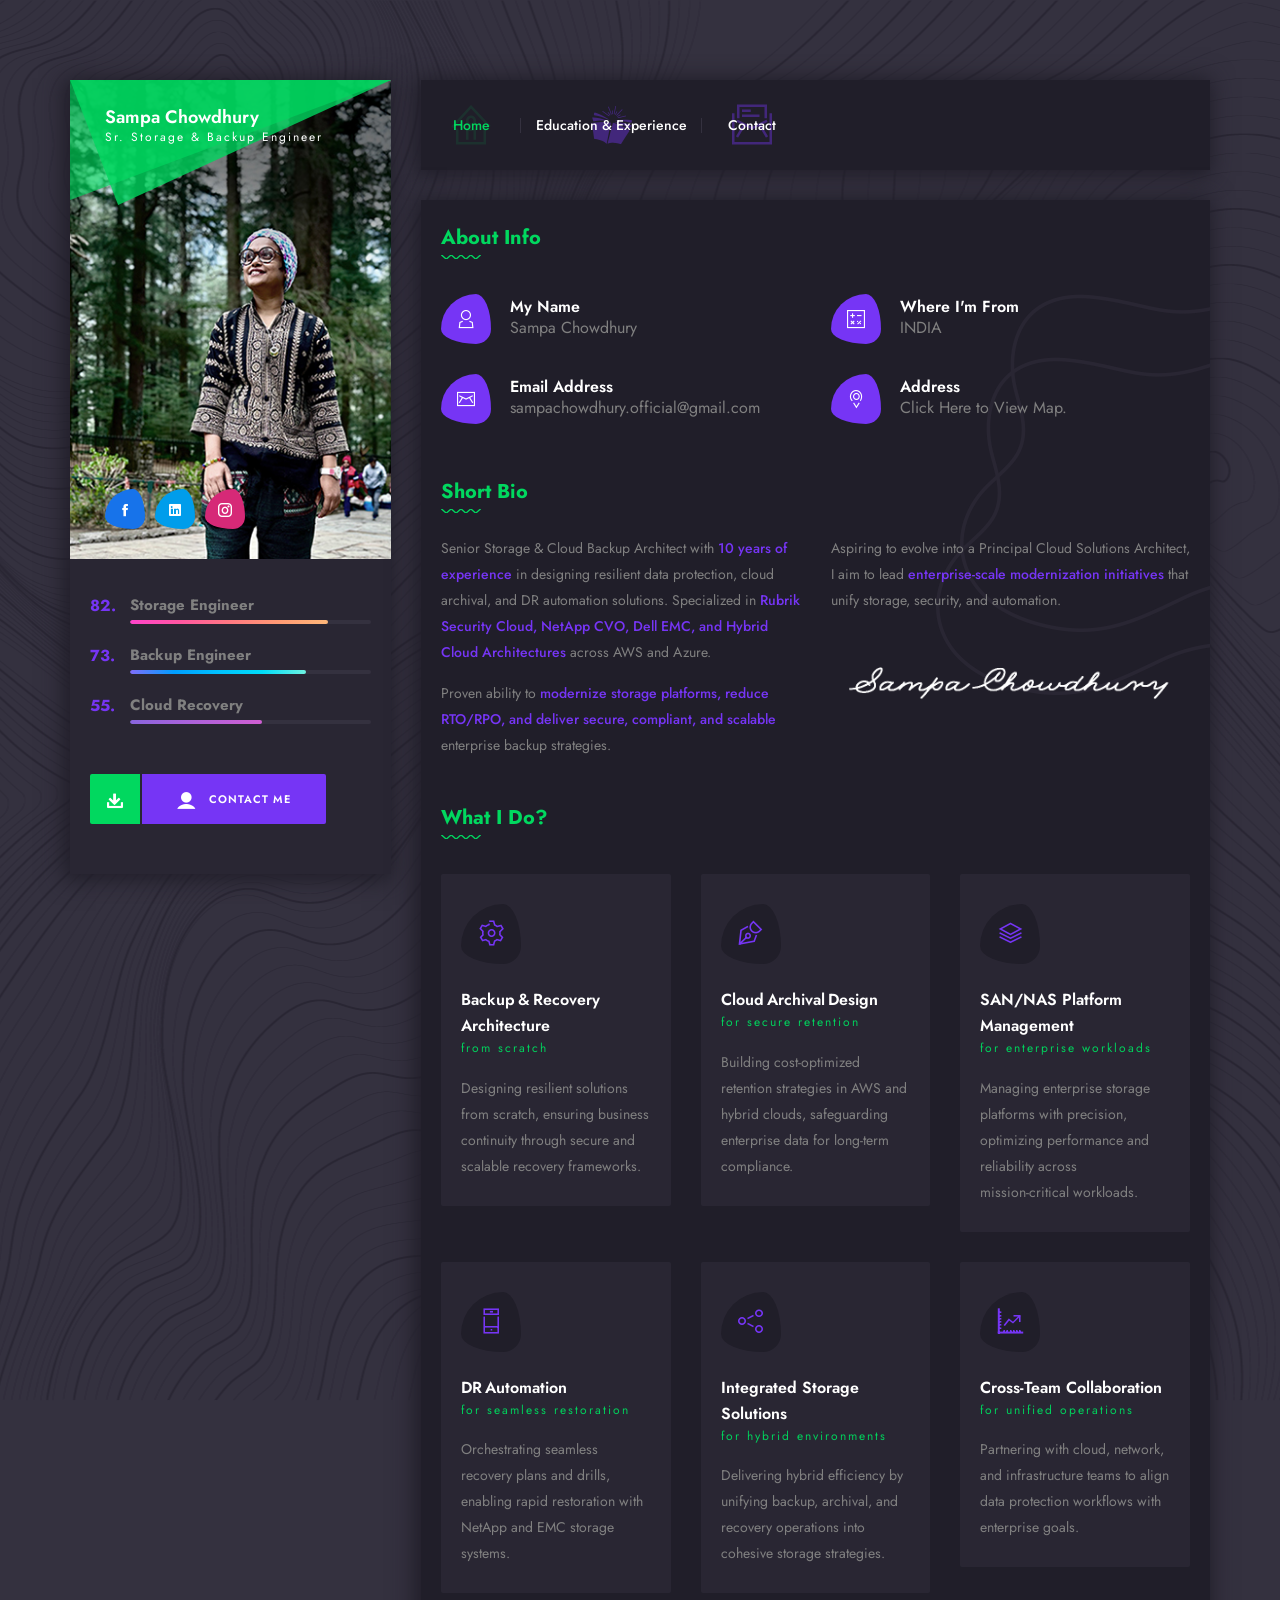
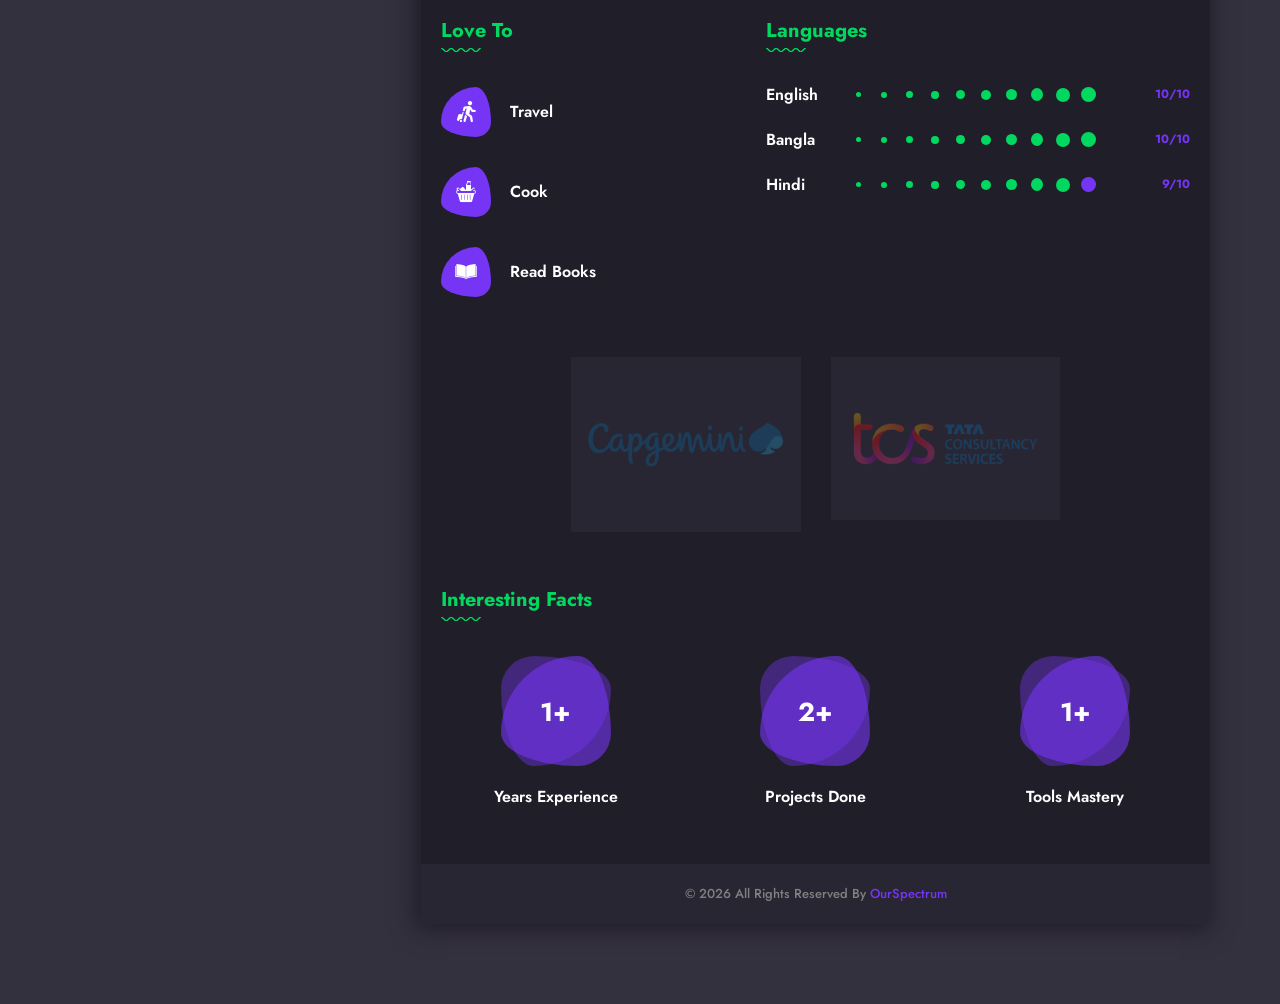
==== index.html @ 8278855d "Initial Site Upload" ====
<!DOCTYPE html>
<html lang="en">
    
<!-- Mirrored from themewar.com/html/bittanto/multipage/dark/index.html by HTTrack Website Copier/3.x [XR&CO'2014], Sat, 25 Jul 2026 06:13:13 GMT -->
<head>
        <title>Sampa's World</title>
        <meta charset="UTF-8">
        <meta name="viewport" content="width=device-width">

        <!-- Start Include All CSS -->
        <link rel="stylesheet" href="assets/css/bootstrap.css"/>
        <link rel="stylesheet" href="assets/css/animate.css"/>
        <link rel="stylesheet" href="assets/css/stroke-gap-icons.css"/>
        <link rel="stylesheet" href="assets/css/icofont.css"/>
        <link rel="stylesheet" href="assets/css/flaticon.css"/>
        <link rel="stylesheet" href="assets/css/Interest.css">
        <link rel="stylesheet" href="assets/css/owl.carousel.min.css">
        <link rel="stylesheet" href="assets/css/owl.theme.default.min.css">
        <link rel="stylesheet" href="assets/css/lightslider.css">
        <link rel="stylesheet" href="assets/css/jquery.mCustomScrollbar.css">
        
        <link rel="stylesheet" href="assets/css/preset.css"/>
        <link rel="stylesheet" href="assets/css/ignore_for_wp.css"/>
        <link rel="stylesheet" href="assets/css/theme.css"/>
        <link rel="stylesheet" href="assets/css/responsive.css"/>
        <link rel="stylesheet" href="assets/css/light.css"/>
        <!-- End Include All CSS -->

        <!-- Favicon Icon -->
        <link rel="icon"  type="image/png" href="assets/images/sampa_favicon_2.PNG">
        <!-- Favicon Icon -->
    </head>
    <body class="dark">
        
        <!-- Preloader Start -->
        <div class="preloader">
            <div class="preloader-inner">
                <div class="preloader-box">
                    <div class="letter">L</div>
                    <div class="letter">O</div>
                    <div class="letter">A</div>
                    <div class="letter">D</div>
                    <div class="letter">I</div>
                    <div class="letter">N</div>
                    <div class="letter">G</div>
                </div>
            </div>
        </div>
        <!-- Preloader End -->
        
        <div class="container">
            <div class="row">
                <div class="col-lg-4 profileColumn">
                    <div class="profileSidebar">
                        <div class="psHeader">
                            <svg preserveAspectRatio="none" viewBox="0 0 100 100">
                                <polygon points="0 20, 100 20, 0 100" opacity=".65"></polygon>
                            </svg>
                            <svg class="svg2" preserveAspectRatio="none" viewBox="0 0 100 120">
                                <polygon points="0 20, 100 20, 15 120" opacity=".8"></polygon>
                            </svg>
                            <div class="psContent">
                                <h3>Sampa Chowdhury</h3>
                                <span>Sr. Storage & Backup Engineer</span>
                            </div>
                        </div>
                        <div class="psPhoto">
                            <img src="assets/images/home_01/sampa.jpg" alt=""/>
                            <div class="psSocial">
                                <a href="https://www.facebook.com/sampa.chowdhury.520/" target="_blank" class="fac"><i class="icofont-facebook"></i></a>
                                <a href="https://www.linkedin.com/in/sampa-chowdhury/" target="_blank" class="twi"><i class="icofont-linkedin"></i></a>
                                <a href="https://www.instagram.com/sampachowdhury34/" target="_blank" class="ins"><i class="icofont-instagram"></i></a>
                            </div>
                        </div>
                        <div class="psSkills">
                            <div class="pssBox" data-count="90">
                                <div class="pssbCount">90%</div>
                                <h5>Storage Engineer</h5>
                                <div class="pssbBars"><div class="pssbBar" style="width: 0%;"></div></div>
                            </div>
                            <div class="pssBox" data-count="80">
                                <div class="pssbCount">80%</div>
                                <h5>Backup Engineer</h5>
                                <div class="pssbBars"><div class="pssbBar gr2" style="width: 0%;"></div></div>
                            </div>
                            <div class="pssBox" data-count="60">
                                <div class="pssbCount">60%</div>
                                <h5>Cloud Recovery</h5>
                                <div class="pssbBars"><div class="pssbBar gr3" style="width: 0%;"></div></div>
                            </div>
                        </div>
                        <div class="psFooter">
                            <a href="assets/files/Sampa_Resume.pdf" download="Sampa_Resume.pdf" class="btt_btn only_icon btt_reverse"><span><i class="icon icofont-download"></i></span></a>
                            <a href="contact.html" class="btt_btn"><span><i class="icon icofont-ui-user"></i> Contact Me</span></a>
                        </div>
                    </div>
                </div>
                <div class="col-lg-8 contentColumn">
                    <header class="header clearfix">
                        <a href="javascript:void(0)" class="menu_btn"><i class="icofont-navigation-menu"></i>Menu</a>
                        <nav class="mainMenu">
                            <ul class="clearfix">
                                <li class="active"><a href="index.html"><i class="icon icon-House"></i><span>Home</span></a></li>
                                <li><a href="resume.html"><i class="icon icofont-education"></i><span>Education & Experience</span></a></li>
                                <li><a href="contact.html"><i class="icon icon-Imbox"></i><span>Contact</span></a></li>
                            </ul>
                        </nav>
                    </header>
                    <div class="sidebarOverlay"></div>
                    <div class="bodyContent">
                        <div class="pageCointainer">
                            <section class="comonSection aboutSection">
                                <div class="container-fluid">
                                    <div class="row">
                                        <div class="col-lg-12">
                                            <h2 class="sectionTitle">About Info</h2>
                                        </div>
                                    </div>
                                    <div class="row">
                                        <div class="col-lg-12">
                                            <div class="row">
                                                <div class="col-lg-6">
                                                    <div class="icon_box_01">
                                                        <i class="icon icon-User"></i>
                                                        <h3>My Name</h3>
                                                        <p>Sampa Chowdhury</p>
                                                    </div>
                                                </div>
                                                <div class="col-lg-6">
                                                    <div class="icon_box_01">
                                                        <i class="icon icon-Calculator"></i>
                                                        <h3>Where I'm From</h3>
                                                        <p>INDIA</p>
                                                    </div>
                                                </div>
                                                <div class="col-lg-6">
                                                    <div class="icon_box_01">
                                                        <i class="icon icon-Mail"></i>
                                                        <h3>Email Address</h3>
                                                        <p>sampachowdhury.official@gmail.com</p>
                                                    </div>
                                                </div>
                                                <div class="col-lg-6">
                                                    <div class="icon_box_01">
                                                        <i class="icon icon-Pointer"></i>
                                                        <h3>Address</h3>
                                                        <p><a href="https://maps.app.goo.gl/EuqsWpt6zLddGosR7" target="_blank">Click Here to View Map.</a></p>
                                                    </div>
                                                </div>
                                            </div>
                                        </div>
                                    </div>
                                    <div class="row mt30">
                                        <div class="col-lg-12">
                                            <h2 class="sectionTitle mb22">Short Bio</h2>
                                        </div>
                                    </div>
                                    <div class="row">
                                        <div class="col-lg-6">
                                            <div class="abContent">
                                                <p>
                                                    Senior Storage & Cloud Backup Architect with <a href="#" class="fw_500">10 years of experience</a> in designing resilient data protection, cloud archival, and DR automation solutions. Specialized in 
													<a href="#" class="fw_500">Rubrik Security Cloud, NetApp CVO, Dell EMC, and Hybrid Cloud Architectures</a> across AWS and Azure.
                                                </p>
                                                <p>
                                                    Proven ability to 
                                                    <a href="#" class="fw_500">modernize storage platforms, reduce RTO/RPO, and deliver secure, compliant, and scalable</a> enterprise backup strategies. 
                                                </p>
                                            </div>
                                        </div>
                                        <div class="col-lg-6">
                                            <div class="abContent">
                                                <p class="mb27">
                                                    Aspiring to evolve into a Principal Cloud Solutions Architect, I aim to lead <a href="#" class="fw_500">enterprise-scale modernization initiatives </a>that unify storage, security, and automation.
                                                </p>
                                                <img class="signImg" src="assets/images/home_01/sign.png" alt=""/>
                                            </div>
                                        </div>
                                    </div>
                                    <div class="row mt52">
                                        <div class="col-lg-12">
                                            <h2 class="sectionTitle">What I Do?</h2>
                                        </div>
                                    </div>
                                    <div class="row itemMb30">
                                        <div class="col-lg-4">
                                            <div class="icon_box_02">
                                                <div class="i_div">
                                                    <i class="icon icon-Settings"></i>
                                                </div>
                                                <h3><a href="javascript:void(0);">Backup & Recovery
													Architecture</a></h3>
                                                <h5>from scratch</h5>
                                                <p>
                                                    Designing resilient solutions from scratch, ensuring business continuity through secure and scalable recovery frameworks.
                                                </p>
                                            </div>
                                        </div>
                                        <div class="col-lg-4">
                                            <div class="icon_box_02">
                                                <div class="i_div">
                                                    <i class="icon icon-Pen"></i>
                                                </div>
                                                <h3><a href="javascript:void(0);">Cloud Archival Design</a></h3>
                                                <h5>for secure retention</h5>
                                                <p>
                                                    Building cost‑optimized retention strategies in AWS and hybrid clouds, safeguarding enterprise data for long‑term compliance.
                                                </p>
                                            </div>
                                        </div>
                                        <div class="col-lg-4">
                                            <div class="icon_box_02">
                                                <div class="i_div">
                                                    <i class="icon icon-Layers"></i>
                                                </div>
                                                <h3><a href="javascript:void(0);">SAN/NAS Platform Management</a></h3>
                                                <h5>for enterprise workloads</h5>
                                                <p>
                                                    Managing enterprise storage platforms with precision, optimizing performance and reliability across mission‑critical workloads.
                                                </p>
                                            </div>
                                        </div>
                                        <div class="col-lg-4">
                                            <div class="icon_box_02">
                                                <div class="i_div">
                                                    <i class="icon icon-Phone"></i>
                                                </div>
                                                <h3><a href="javascript:void(0);">DR Automation</a></h3>
                                                <h5>for seamless restoration</h5>
                                                <p>
                                                    Orchestrating seamless recovery plans and drills, enabling rapid restoration with NetApp and EMC storage systems.
                                                </p>
                                            </div>
                                        </div>
                                        <div class="col-lg-4">
                                            <div class="icon_box_02">
                                                <div class="i_div">
                                                    <i class="icon icon-Share"></i>
                                                </div>
                                                <h3><a href="javascript:void(0);">Integrated Storage Solutions</a></h3>
                                                <h5>for hybrid environments</h5>
                                                <p>
                                                    Delivering hybrid efficiency by unifying backup, archival, and recovery operations into cohesive storage strategies.
                                                </p>
                                            </div>
                                        </div>
                                        <div class="col-lg-4">
                                            <div class="icon_box_02">
                                                <div class="i_div">
                                                    <i class="icon icon-ChartUp"></i>
                                                </div>
                                                <h3><a href="javascript:void(0);">Cross‑Team Collaboration</a></h3>
                                                <h5>for unified operations</h5>
                                                <p>
                                                    Partnering with cloud, network, and infrastructure teams to align data protection workflows with enterprise goals.
                                                </p>
                                            </div>
                                        </div>
                                    </div>
                                    <div class="row mt20">
                                        <div class="col-lg-5">
                                            <h2 class="sectionTitle">Love To</h2>
                                            <div class="singleInt">
                                                <i class="icofont-travelling"></i>
                                                <h3>Travel</h3>
                                            </div>
                                            <div class="singleInt">
                                                <i class="icofont-food-basket"></i>
                                                <h3>Cook</h3>
                                            </div>
                                            <div class="singleInt">
                                                <i class="icofont-book"></i>
                                                <h3>Read Books</h3>
                                            </div>
                                        </div>
                                        <div class="col-lg-7">
                                            <h2 class="sectionTitle">Languages</h2>
                                            <div class="languageDiv">
                                                <div class="ldInner profLevel10">
                                                    <h5>English</h5>
                                                    <span></span><span></span><span></span><span></span><span></span>
                                                    <span></span><span></span><span></span><span></span><span></span>
                                                    <i>10/10</i>
                                                </div>
                                                <div class="ldInner profLevel10">
                                                    <h5>Bangla</h5>
                                                    <span></span><span></span><span></span><span></span><span></span>
                                                    <span></span><span></span><span></span><span></span><span></span>
                                                    <i>10/10</i>
                                                </div>
                                                <div class="ldInner profLevel9">
                                                    <h5>Hindi</h5>
                                                    <span></span><span></span><span></span><span></span><span></span>
                                                    <span></span><span></span><span></span><span></span><span></span>
                                                    <i>9/10</i>
                                                </div>
                                            </div>
                                        </div>
                                    </div>
                                    <div class="row mt30">
										<div class="col-lg-12">
											<div class="row justify-content-center">
												<div class="col-md-4 col-6">
													<div class="sliderItem">
														<a href="javascript:void(0);">
															<img src="assets/images/client/capg.png" alt="Client"/>
														</a>
													</div>
												</div>
												<div class="col-md-4 col-6">
													<div class="sliderItem">
														<a href="javascript:void(0);">
															<img src="assets/images/client/tcs.png" alt="Client"/>
														</a>
													</div>
												</div>
											</div>
										</div>
									</div>
                                    <div class="row mt60">
                                        <div class="col-lg-12">
                                            <h2 class="sectionTitle">Interesting Facts</h2>
                                        </div>
                                    </div>
                                    <div class="row mb30">
                                        <div class="col-lg-4">
                                            <div class="icon_box_03 text-center hasCounter" data-count="10">
                                                <div class="icon_div">
                                                    <i><span class="counter">10</span>+</i>
                                                </div>
                                                <h5>Years Experience</h5>
                                            </div>
                                        </div>
                                        <div class="col-lg-4">
                                            <div class="icon_box_03 text-center hasCounter" data-count="26">
                                                <div class="icon_div">
                                                    <i><span class="counter">26</span>+</i>
                                                </div>
                                                <h5>Projects Done</h5>
                                            </div>
                                        </div>
                                        <div class="col-lg-4">
                                            <div class="icon_box_03 text-center hasCounter" data-count="15">
                                                <div class="icon_div">
                                                    <i><span class="counter">15</span>+</i>
                                                </div>
                                                <h5>Tools Mastery</h5>
                                            </div>
                                        </div>
                                    </div>
                                </div>
                            </section>
                            <footer class="footer">
                                <div class="container-fluid">
                                    <div class="row">
                                        <div class="col-lg-12 text-center">
                                            <div class="copyRight">&copy; 2026 All Rights Reserved By <a href="https://ourspectrum.in" target="_blank">OurSpectrum</a></div>
                                        </div>
                                    </div>
                                </div>
                            </footer>
                        </div>
                    </div>
                </div>
            </div>
        </div>
        
        <!-- Bact To Top -->
        <a href="javascript:void(0);" id="backtotop"><i class="icofont-bubble-up"></i></a>
        <!-- Bact To Top -->

        <!-- Start Include All JS -->
        <script data-cfasync="false" src="../../../../cdn-cgi/scripts/5c5dd728/cloudflare-static/email-decode.min.js"></script><script src="assets/js/jquery.js"></script>
        <script src="assets/js/bootstrap.min.js"></script>
        <script src="assets/js/jquery.appear.js"></script>
        <script src="assets/js/owl.carousel.min.js"></script>
        <script src="assets/js/mixer.js"></script>
        <script src="assets/js/lightslider.min.js"></script>
        <script src="https://maps.google.com/maps/api/js?key=AIzaSyBJtPMZ_LWZKuHTLq5o08KSncQufIhPU3o"></script>
        <script src="assets/js/gmaps.js"></script>
        <script src="assets/js/anime.min.js"></script>
        <script src="assets/js/folio.js"></script>
        <script src="assets/js/jquery.mCustomScrollbar.concat.min.js"></script>
        
        <script src="assets/js/theme.js"></script>
        <!-- End Include All JS -->
    <script type="module" src="https://static.cloudflareinsights.com/beacon.min.js/v4513226cdae34746b4dedf0b4dfa099e1781791509496" integrity="sha512-ZE9pZaUXND66v380QUtch/5sE9tPFh2zg45pR2PB0CVkCtOREv2AJKkSidISWkysEuQ0EH8faUU5du78bx87UQ==" data-cf-beacon='{"version":"2024.11.0","token":"30a70ad6eb584e5dad71929ab5c256e9","r":1}' crossorigin="anonymous"></script>
</body>

<!-- Mirrored from themewar.com/html/bittanto/multipage/dark/index.html by HTTrack Website Copier/3.x [XR&CO'2014], Sat, 25 Jul 2026 06:13:25 GMT -->
</html>
---- assets/css/stroke-gap-icons.css ----
@font-face {
	font-family: 'Stroke-Gap-Icons';
	src: url('../fonts/Stroke-Gap-Icons.eot');
}
@font-face {
	font-family: 'Stroke-Gap-Icons';
	src: url([data-uri]) format('truetype'),
		 url([data-uri]) format('woff');
	font-weight: normal;
	font-style: normal;
}

.icon {
	font-family: 'Stroke-Gap-Icons';
	speak: none;
	font-style: normal;
	font-weight: normal;
	font-variant: normal;
	text-transform: none;
	line-height: inherit;

	/* Better Font Rendering =========== */
	-webkit-font-smoothing: antialiased;
	-moz-osx-font-smoothing: grayscale;
}

.icon-WorldWide:before {
	content: "\e600";
}
.icon-WorldGlobe:before {
	content: "\e601";
}
.icon-Underpants:before {
	content: "\e602";
}
.icon-Tshirt:before {
	content: "\e603";
}
.icon-Trousers:before {
	content: "\e604";
}
.icon-Tie:before {
	content: "\e605";
}
.icon-TennisBall:before {
	content: "\e606";
}
.icon-Telesocpe:before {
	content: "\e607";
}
.icon-Stop:before {
	content: "\e608";
}
.icon-Starship:before {
	content: "\e609";
}
.icon-Starship2:before {
	content: "\e60a";
}
.icon-Speaker:before {
	content: "\e60b";
}
.icon-Speaker2:before {
	content: "\e60c";
}
.icon-Soccer:before {
	content: "\e60d";
}
.icon-Snikers:before {
	content: "\e60e";
}
.icon-Scisors:before {
	content: "\e60f";
}
.icon-Puzzle:before {
	content: "\e610";
}
.icon-Printer:before {
	content: "\e611";
}
.icon-Pool:before {
	content: "\e612";
}
.icon-Podium:before {
	content: "\e613";
}
.icon-Play:before {
	content: "\e614";
}
.icon-Planet:before {
	content: "\e615";
}
.icon-Pause:before {
	content: "\e616";
}
.icon-Next:before {
	content: "\e617";
}
.icon-MusicNote2:before {
	content: "\e618";
}
.icon-MusicNote:before {
	content: "\e619";
}
.icon-MusicMixer:before {
	content: "\e61a";
}
.icon-Microphone:before {
	content: "\e61b";
}
.icon-Medal:before {
	content: "\e61c";
}
.icon-ManFigure:before {
	content: "\e61d";
}
.icon-Magnet:before {
	content: "\e61e";
}
.icon-Like:before {
	content: "\e61f";
}
.icon-Hanger:before {
	content: "\e620";
}
.icon-Handicap:before {
	content: "\e621";
}
.icon-Forward:before {
	content: "\e622";
}
.icon-Footbal:before {
	content: "\e623";
}
.icon-Flag:before {
	content: "\e624";
}
.icon-FemaleFigure:before {
	content: "\e625";
}
.icon-Dislike:before {
	content: "\e626";
}
.icon-DiamondRing:before {
	content: "\e627";
}
.icon-Cup:before {
	content: "\e628";
}
.icon-Crown:before {
	content: "\e629";
}
.icon-Column:before {
	content: "\e62a";
}
.icon-Click:before {
	content: "\e62b";
}
.icon-Cassette:before {
	content: "\e62c";
}
.icon-Bomb:before {
	content: "\e62d";
}
.icon-BatteryLow:before {
	content: "\e62e";
}
.icon-BatteryFull:before {
	content: "\e62f";
}
.icon-Bascketball:before {
	content: "\e630";
}
.icon-Astronaut:before {
	content: "\e631";
}
.icon-WineGlass:before {
	content: "\e632";
}
.icon-Water:before {
	content: "\e633";
}
.icon-Wallet:before {
	content: "\e634";
}
.icon-Umbrella:before {
	content: "\e635";
}
.icon-TV:before {
	content: "\e636";
}
.icon-TeaMug:before {
	content: "\e637";
}
.icon-Tablet:before {
	content: "\e638";
}
.icon-Soda:before {
	content: "\e639";
}
.icon-SodaCan:before {
	content: "\e63a";
}
.icon-SimCard:before {
	content: "\e63b";
}
.icon-Signal:before {
	content: "\e63c";
}
.icon-Shaker:before {
	content: "\e63d";
}
.icon-Radio:before {
	content: "\e63e";
}
.icon-Pizza:before {
	content: "\e63f";
}
.icon-Phone:before {
	content: "\e640";
}
.icon-Notebook:before {
	content: "\e641";
}
.icon-Mug:before {
	content: "\e642";
}
.icon-Mastercard:before {
	content: "\e643";
}
.icon-Ipod:before {
	content: "\e644";
}
.icon-Info:before {
	content: "\e645";
}
.icon-Icecream2:before {
	content: "\e646";
}
.icon-Icecream1:before {
	content: "\e647";
}
.icon-Hourglass:before {
	content: "\e648";
}
.icon-Help:before {
	content: "\e649";
}
.icon-Goto:before {
	content: "\e64a";
}
.icon-Glasses:before {
	content: "\e64b";
}
.icon-Gameboy:before {
	content: "\e64c";
}
.icon-ForkandKnife:before {
	content: "\e64d";
}
.icon-Export:before {
	content: "\e64e";
}
.icon-Exit:before {
	content: "\e64f";
}
.icon-Espresso:before {
	content: "\e650";
}
.icon-Drop:before {
	content: "\e651";
}
.icon-Download:before {
	content: "\e652";
}
.icon-Dollars:before {
	content: "\e653";
}
.icon-Dollar:before {
	content: "\e654";
}
.icon-DesktopMonitor:before {
	content: "\e655";
}
.icon-Corkscrew:before {
	content: "\e656";
}
.icon-CoffeeToGo:before {
	content: "\e657";
}
.icon-Chart:before {
	content: "\e658";
}
.icon-ChartUp:before {
	content: "\e659";
}
.icon-ChartDown:before {
	content: "\e65a";
}
.icon-Calculator:before {
	content: "\e65b";
}
.icon-Bread:before {
	content: "\e65c";
}
.icon-Bourbon:before {
	content: "\e65d";
}
.icon-BottleofWIne:before {
	content: "\e65e";
}
.icon-Bag:before {
	content: "\e65f";
}
.icon-Arrow:before {
	content: "\e660";
}
.icon-Antenna2:before {
	content: "\e661";
}
.icon-Antenna1:before {
	content: "\e662";
}
.icon-Anchor:before {
	content: "\e663";
}
.icon-Wheelbarrow:before {
	content: "\e664";
}
.icon-Webcam:before {
	content: "\e665";
}
.icon-Unlinked:before {
	content: "\e666";
}
.icon-Truck:before {
	content: "\e667";
}
.icon-Timer:before {
	content: "\e668";
}
.icon-Time:before {
	content: "\e669";
}
.icon-StorageBox:before {
	content: "\e66a";
}
.icon-Star:before {
	content: "\e66b";
}
.icon-ShoppingCart:before {
	content: "\e66c";
}
.icon-Shield:before {
	content: "\e66d";
}
.icon-Seringe:before {
	content: "\e66e";
}
.icon-Pulse:before {
	content: "\e66f";
}
.icon-Plaster:before {
	content: "\e670";
}
.icon-Plaine:before {
	content: "\e671";
}
.icon-Pill:before {
	content: "\e672";
}
.icon-PicnicBasket:before {
	content: "\e673";
}
.icon-Phone2:before {
	content: "\e674";
}
.icon-Pencil:before {
	content: "\e675";
}
.icon-Pen:before {
	content: "\e676";
}
.icon-PaperClip:before {
	content: "\e677";
}
.icon-On-Off:before {
	content: "\e678";
}
.icon-Mouse:before {
	content: "\e679";
}
.icon-Megaphone:before {
	content: "\e67a";
}
.icon-Linked:before {
	content: "\e67b";
}
.icon-Keyboard:before {
	content: "\e67c";
}
.icon-House:before {
	content: "\e67d";
}
.icon-Heart:before {
	content: "\e67e";
}
.icon-Headset:before {
	content: "\e67f";
}
.icon-FullShoppingCart:before {
	content: "\e680";
}
.icon-FullScreen:before {
	content: "\e681";
}
.icon-Folder:before {
	content: "\e682";
}
.icon-Floppy:before {
	content: "\e683";
}
.icon-Files:before {
	content: "\e684";
}
.icon-File:before {
	content: "\e685";
}
.icon-FileBox:before {
	content: "\e686";
}
.icon-ExitFullScreen:before {
	content: "\e687";
}
.icon-EmptyBox:before {
	content: "\e688";
}
.icon-Delete:before {
	content: "\e689";
}
.icon-Controller:before {
	content: "\e68a";
}
.icon-Compass:before {
	content: "\e68b";
}
.icon-CompassTool:before {
	content: "\e68c";
}
.icon-ClipboardText:before {
	content: "\e68d";
}
.icon-ClipboardChart:before {
	content: "\e68e";
}
.icon-ChemicalGlass:before {
	content: "\e68f";
}
.icon-CD:before {
	content: "\e690";
}
.icon-Carioca:before {
	content: "\e691";
}
.icon-Car:before {
	content: "\e692";
}
.icon-Book:before {
	content: "\e693";
}
.icon-BigTruck:before {
	content: "\e694";
}
.icon-Bicycle:before {
	content: "\e695";
}
.icon-Wrench:before {
	content: "\e696";
}
.icon-Web:before {
	content: "\e697";
}
.icon-Watch:before {
	content: "\e698";
}
.icon-Volume:before {
	content: "\e699";
}
.icon-Video:before {
	content: "\e69a";
}
.icon-Users:before {
	content: "\e69b";
}
.icon-User:before {
	content: "\e69c";
}
.icon-UploadCLoud:before {
	content: "\e69d";
}
.icon-Typing:before {
	content: "\e69e";
}
.icon-Tools:before {
	content: "\e69f";
}
.icon-Tag:before {
	content: "\e6a0";
}
.icon-Speedometter:before {
	content: "\e6a1";
}
.icon-Share:before {
	content: "\e6a2";
}
.icon-Settings:before {
	content: "\e6a3";
}
.icon-Search:before {
	content: "\e6a4";
}
.icon-Screwdriver:before {
	content: "\e6a5";
}
.icon-Rolodex:before {
	content: "\e6a6";
}
.icon-Ringer:before {
	content: "\e6a7";
}
.icon-Resume:before {
	content: "\e6a8";
}
.icon-Restart:before {
	content: "\e6a9";
}
.icon-PowerOff:before {
	content: "\e6aa";
}
.icon-Pointer:before {
	content: "\e6ab";
}
.icon-Picture:before {
	content: "\e6ac";
}
.icon-OpenedLock:before {
	content: "\e6ad";
}
.icon-Notes:before {
	content: "\e6ae";
}
.icon-Mute:before {
	content: "\e6af";
}
.icon-Movie:before {
	content: "\e6b0";
}
.icon-Microphone2:before {
	content: "\e6b1";
}
.icon-Message:before {
	content: "\e6b2";
}
.icon-MessageRight:before {
	content: "\e6b3";
}
.icon-MessageLeft:before {
	content: "\e6b4";
}
.icon-Menu:before {
	content: "\e6b5";
}
.icon-Media:before {
	content: "\e6b6";
}
.icon-Mail:before {
	content: "\e6b7";
}
.icon-List:before {
	content: "\e6b8";
}
.icon-Layers:before {
	content: "\e6b9";
}
.icon-Key:before {
	content: "\e6ba";
}
.icon-Imbox:before {
	content: "\e6bb";
}
.icon-Eye:before {
	content: "\e6bc";
}
.icon-Edit:before {
	content: "\e6bd";
}
.icon-DSLRCamera:before {
	content: "\e6be";
}
.icon-DownloadCloud:before {
	content: "\e6bf";
}
.icon-CompactCamera:before {
	content: "\e6c0";
}
.icon-Cloud:before {
	content: "\e6c1";
}
.icon-ClosedLock:before {
	content: "\e6c2";
}
.icon-Chart2:before {
	content: "\e6c3";
}
.icon-Bulb:before {
	content: "\e6c4";
}
.icon-Briefcase:before {
	content: "\e6c5";
}
.icon-Blog:before {
	content: "\e6c6";
}
.icon-Agenda:before {
	content: "\e6c7";
}
---- assets/css/Interest.css ----
/*
  	Flaticon icon font: Flaticon
  	Creation date: 17/11/2016 10:45
  	*/

@font-face {
  font-family: "Interest";
  src: url("../fonts/Interest.eot");
  src: url("../fonts/Interestd41d.eot?#iefix") format("embedded-opentype"),
       url("../fonts/Interest.woff") format("woff"),
       url("../fonts/Interest.ttf") format("truetype"),
       url("../fonts/Interest.svg#Flaticon") format("svg");
  font-weight: normal;
  font-style: normal;
}

@media screen and (-webkit-min-device-pixel-ratio:0) {
  @font-face {
    font-family: "Interest";
    src: url("Interest.html#Interest") format("svg");
  }
}

[class^="interest-"]:before, [class*=" interest-"]:before,
[class^="interest-"]:after, [class*=" interest-"]:after {   
  font-family: Interest;
        font-size: inherit;
font-style: normal;
}

.interest-archery:before { content: "\f100"; }
.interest-badminton:before { content: "\f101"; }
.interest-baseball:before { content: "\f102"; }
.interest-basketball:before { content: "\f103"; }
.interest-bicycle:before { content: "\f104"; }
.interest-bicycle-1:before { content: "\f105"; }
.interest-billiard:before { content: "\f106"; }
.interest-bowling:before { content: "\f107"; }
.interest-boxing:before { content: "\f108"; }
.interest-darts:before { content: "\f109"; }
.interest-fencing:before { content: "\f10a"; }
.interest-football:before { content: "\f10b"; }
.interest-golf:before { content: "\f10c"; }
.interest-hockey:before { content: "\f10d"; }
.interest-ice-skate:before { content: "\f10e"; }
.interest-knight:before { content: "\f10f"; }
.interest-meditation:before { content: "\f110"; }
.interest-ping-pong:before { content: "\f111"; }
.interest-pool:before { content: "\f112"; }
.interest-queen:before { content: "\f113"; }
.interest-runner:before { content: "\f114"; }
.interest-sailboat:before { content: "\f115"; }
.interest-soccer-boots:before { content: "\f116"; }
.interest-soccer-field:before { content: "\f117"; }
.interest-stopwatch:before { content: "\f118"; }
.interest-swimmer:before { content: "\f119"; }
.interest-tennis:before { content: "\f11a"; }
.interest-tennis-1:before { content: "\f11b"; }
.interest-trophy:before { content: "\f11c"; }
.interest-volleyball:before { content: "\f11d"; }
.interest-weightlifting:before { content: "\f11e"; }
.interest-whistle:before { content: "\f11f"; }
---- assets/css/lightslider.css ----
/*! lightslider - v1.1.6 - 2016-10-25
* https://github.com/sachinchoolur/lightslider
* Copyright (c) 2016 Sachin N; Licensed MIT */
/*! lightslider - v1.1.3 - 2015-04-14
* https://github.com/sachinchoolur/lightslider
* Copyright (c) 2015 Sachin N; Licensed MIT */
/** /!!! core css Should not edit !!!/**/ 

.lSSlideOuter {
    overflow: hidden;
    -webkit-touch-callout: none;
    -webkit-user-select: none;
    -khtml-user-select: none;
    -moz-user-select: none;
    -ms-user-select: none;
    user-select: none
}
.lightSlider:before, .lightSlider:after {
    content: " ";
    display: table;
}
.lightSlider {
    overflow: hidden;
    margin: 0;
}
.lSSlideWrapper {
    max-width: 100%;
    overflow: hidden;
    position: relative;
}
.lSSlideWrapper > .lightSlider:after {
    clear: both;
}
.lSSlideWrapper .lSSlide {
    -webkit-transform: translate(0px, 0px);
    -ms-transform: translate(0px, 0px);
    transform: translate(0px, 0px);
    -webkit-transition: all 1s;
    -webkit-transition-property: -webkit-transform,height;
    -moz-transition-property: -moz-transform,height;
    transition-property: transform,height;
    -webkit-transition-duration: inherit !important;
    transition-duration: inherit !important;
    -webkit-transition-timing-function: inherit !important;
    transition-timing-function: inherit !important;
}
.lSSlideWrapper .lSFade {
    position: relative;
}
.lSSlideWrapper .lSFade > * {
    position: absolute !important;
    top: 0;
    left: 0;
    z-index: 9;
    margin-right: 0;
    width: 100%;
}
.lSSlideWrapper.usingCss .lSFade > * {
    opacity: 0;
    -webkit-transition-delay: 0s;
    transition-delay: 0s;
    -webkit-transition-duration: inherit !important;
    transition-duration: inherit !important;
    -webkit-transition-property: opacity;
    transition-property: opacity;
    -webkit-transition-timing-function: inherit !important;
    transition-timing-function: inherit !important;
}
.lSSlideWrapper .lSFade > *.active {
    z-index: 10;
}
.lSSlideWrapper.usingCss .lSFade > *.active {
    opacity: 1;
}
/** /!!! End of core css Should not edit !!!/**/

/* Pager */
.lSSlideOuter .lSPager.lSpg {
    margin: 10px 0 0;
    padding: 0;
    text-align: center;
}
.lSSlideOuter .lSPager.lSpg > li {
    cursor: pointer;
    display: inline-block;
    padding: 0 5px;
}
.lSSlideOuter .lSPager.lSpg > li a {
    background-color: #222222;
    border-radius: 30px;
    display: inline-block;
    height: 8px;
    overflow: hidden;
    text-indent: -999em;
    width: 8px;
    position: relative;
    z-index: 99;
    -webkit-transition: all 0.5s linear 0s;
    transition: all 0.5s linear 0s;
}
.lSSlideOuter .lSPager.lSpg > li:hover a, .lSSlideOuter .lSPager.lSpg > li.active a {
    background-color: #428bca;
}
.lSSlideOuter .media {
    opacity: 0.8;
}
.lSSlideOuter .media.active {
    opacity: 1;
}
/* End of pager */

/** Gallery */
.lSSlideOuter .lSPager.lSGallery {
    list-style: none outside none;
    padding-left: 0;
    margin: 0;
    overflow: hidden;
    transform: translate3d(0px, 0px, 0px);
    -moz-transform: translate3d(0px, 0px, 0px);
    -ms-transform: translate3d(0px, 0px, 0px);
    -webkit-transform: translate3d(0px, 0px, 0px);
    -o-transform: translate3d(0px, 0px, 0px);
    -webkit-transition-property: -webkit-transform;
    -moz-transition-property: -moz-transform;
    -webkit-touch-callout: none;
    -webkit-user-select: none;
    -khtml-user-select: none;
    -moz-user-select: none;
    -ms-user-select: none;
    user-select: none;
}
.lSSlideOuter .lSPager.lSGallery li {
    overflow: hidden;
    -webkit-transition: border-radius 0.12s linear 0s 0.35s linear 0s;
    transition: border-radius 0.12s linear 0s 0.35s linear 0s;
}
.lSSlideOuter .lSPager.lSGallery li.active, .lSSlideOuter .lSPager.lSGallery li:hover {
    border-radius: 5px;
}
.lSSlideOuter .lSPager.lSGallery img {
    display: block;
    height: auto;
    max-width: 100%;
}
.lSSlideOuter .lSPager.lSGallery:before, .lSSlideOuter .lSPager.lSGallery:after {
    content: " ";
    display: table;
}
.lSSlideOuter .lSPager.lSGallery:after {
    clear: both;
}
/* End of Gallery*/

/* slider actions */
.lSAction > a {
    width: 32px;
    display: block;
    top: 50%;
    height: 32px;
    cursor: pointer;
    position: absolute;
    z-index: 99;
    margin-top: -16px;
    opacity: 0.5;
    -webkit-transition: opacity 0.35s linear 0s;
    transition: opacity 0.35s linear 0s;
}
.lSAction > a:hover {
    opacity: 1;
}
.lSAction > .lSPrev {
    background-position: 0 0;
    left: 10px;
}
.lSAction > .lSNext {
    background-position: -32px 0;
    right: 10px;
}
.lSAction > a.disabled {
    pointer-events: none;
}
.cS-hidden {
    height: 1px;
    opacity: 0;
    filter: alpha(opacity=0);
    overflow: hidden;
}


/* vertical */
.lSSlideOuter.vertical {
    position: relative;
}
.lSSlideOuter.vertical.noPager {
    padding-right: 0px !important;
}
.lSSlideOuter.vertical .lSGallery {
    position: absolute !important;
    right: 0;
    top: 0;
}
.lSSlideOuter.vertical .lightSlider > * {
    width: 100% !important;
    max-width: none !important;
}

/* vertical controlls */
.lSSlideOuter.vertical .lSAction > a {
    left: 50%;
    margin-left: -14px;
    margin-top: 0;
}
.lSSlideOuter.vertical .lSAction > .lSNext {
    background-position: 31px -31px;
    bottom: 10px;
    top: auto;
}
.lSSlideOuter.vertical .lSAction > .lSPrev {
    background-position: 0 -31px;
    bottom: auto;
    top: 10px;
}
/* vertical */


/* Rtl */
.lSSlideOuter.lSrtl {
    direction: rtl;
}
.lSSlideOuter .lightSlider, .lSSlideOuter .lSPager {
    padding-left: 0;
    list-style: none outside none;
}
.lSSlideOuter.lSrtl .lightSlider, .lSSlideOuter.lSrtl .lSPager {
    padding-right: 0;
}
.lSSlideOuter .lightSlider > *,  .lSSlideOuter .lSGallery li {
    float: left;
}
.lSSlideOuter.lSrtl .lightSlider > *,  .lSSlideOuter.lSrtl .lSGallery li {
    float: right !important;
}
/* Rtl */

@-webkit-keyframes rightEnd {
    0% {
        left: 0;
    }

    50% {
        left: -15px;
    }

    100% {
        left: 0;
    }
}
@keyframes rightEnd {
    0% {
        left: 0;
    }

    50% {
        left: -15px;
    }

    100% {
        left: 0;
    }
}
@-webkit-keyframes topEnd {
    0% {
        top: 0;
    }

    50% {
        top: -15px;
    }

    100% {
        top: 0;
    }
}
@keyframes topEnd {
    0% {
        top: 0;
    }

    50% {
        top: -15px;
    }

    100% {
        top: 0;
    }
}
@-webkit-keyframes leftEnd {
    0% {
        left: 0;
    }

    50% {
        left: 15px;
    }

    100% {
        left: 0;
    }
}
@keyframes leftEnd {
    0% {
        left: 0;
    }

    50% {
        left: 15px;
    }

    100% {
        left: 0;
    }
}
@-webkit-keyframes bottomEnd {
    0% {
        bottom: 0;
    }

    50% {
        bottom: -15px;
    }

    100% {
        bottom: 0;
    }
}
@keyframes bottomEnd {
    0% {
        bottom: 0;
    }

    50% {
        bottom: -15px;
    }

    100% {
        bottom: 0;
    }
}
.lSSlideOuter .rightEnd {
    -webkit-animation: rightEnd 0.3s;
    animation: rightEnd 0.3s;
    position: relative;
}
.lSSlideOuter .leftEnd {
    -webkit-animation: leftEnd 0.3s;
    animation: leftEnd 0.3s;
    position: relative;
}
.lSSlideOuter.vertical .rightEnd {
    -webkit-animation: topEnd 0.3s;
    animation: topEnd 0.3s;
    position: relative;
}
.lSSlideOuter.vertical .leftEnd {
    -webkit-animation: bottomEnd 0.3s;
    animation: bottomEnd 0.3s;
    position: relative;
}
.lSSlideOuter.lSrtl .rightEnd {
    -webkit-animation: leftEnd 0.3s;
    animation: leftEnd 0.3s;
    position: relative;
}
.lSSlideOuter.lSrtl .leftEnd {
    -webkit-animation: rightEnd 0.3s;
    animation: rightEnd 0.3s;
    position: relative;
}
/*/  GRab cursor */
.lightSlider.lsGrab > * {
  cursor: -webkit-grab;
  cursor: -moz-grab;
  cursor: -o-grab;
  cursor: -ms-grab;
  cursor: grab;
}
.lightSlider.lsGrabbing > * {
  cursor: move;
  cursor: -webkit-grabbing;
  cursor: -moz-grabbing;
  cursor: -o-grabbing;
  cursor: -ms-grabbing;
  cursor: grabbing;
}
---- assets/css/preset.css ----
/*
 Theme Name: Bittanto
 Theme URI: https://themeforest.net/user/themewar/portfolio
 Author: themewar
 Author URI: 
 Description: Bittanto - Creative Resume HTML5 Responsive Template
 Version: 1.0
 License:
 License URI:
*/

/*==================================
    [Table of contents]
===================================
    1. Fonts
    2. Presets & Typography Settings
    3. Preloader
*/

/*------------------------------------------------------
/  1. Fonts
/------------------------------------------------------*/
@import url('https://fonts.googleapis.com/css2?family=Jost:ital,wght@0,100;0,200;0,300;0,400;0,500;0,600;0,700;0,800;0,900;1,100;1,200;1,300;1,400;1,500;1,600;1,700;1,800;1,900&amp;display=swap');

/*------------------------------------------------------
/  2. Presets & Typography Settings
/------------------------------------------------------*/
html,body{
    margin: 0;
    padding: 0;
}
body{
    font-family: 'Jost', sans-serif;
    font-weight: 400;
    font-size: 14px;
    line-height: 26px;
    letter-spacing: 0;
    color: #808080;
    padding: 80px 0;
}
body.dark{
    background: url(../images/bg/1.png) no-repeat fixed top center #34313f;
}
p{
    margin: 0 0 15px;
}
h1, h2, h3, h4, h5, h6{
    font-weight: 600;
    color: #333333;
    line-height: 1.3333;
    margin: 0 0 15px;
}
a{
    color: #7635f5;
    text-decoration: none;

    transition: all ease 300ms;
    -moz-transition: all ease 300ms;
    -webkit-transition: all ease 300ms;
}
a:hover{
    color: #01d85f;
    text-decoration: none;
}
input:focus, button:focus, select:focus, textarea:focus, a:focus{
    outline: 0;
    box-shadow: none;
}
.fw_300{
    font-weight: 300;
}
.fw_400{
    font-weight: 400;
}
.fw_500{
    font-weight: 500;
}
.fw_600{
    font-weight: 600;
}
.fw_700{
    font-weight: 700;
}
.wb_all{
    word-break: break-all;
}
.fs_italic{
    font-style: italic;
}
.td_underline{
    border-bottom: 1px solid currentColor;
    display: inline;
    line-height: 1;
    word-break: break-word;
}
.secondary_color{
    color: #01d85f;
}
.primary_color{
    color: #7635f5;
}
.dark_color{
    color: #1e1e1e;
}
.dark_color_2{
    color: #333333;
}
.sectionTitle{
    font-weight: 700;
    font-size: 20px;
    color: #01d85f;
    letter-spacing: 0;
    line-height: .8;
    margin: 0 0 35px;
    position: relative;
    padding: 0 0 13px;
}
.sectionTitle:after{
    content: '';
    width: 40px;
    height: 4px;
    position: absolute;
    left: 0;
    bottom: 0;
    background: url(../images/bg/2.png) no-repeat left center;
}
.btt_btn{
    height: 50px;
    display: inline-block;
    padding: 0 35px;
    font-size: 11px;
    font-weight: 600;
    line-height: 50px;
    color: #FFF;
    background: #7635f5;
    position: relative;
    overflow: hidden;
    border: none;
    border-radius: 2px;
    text-transform: uppercase;
    letter-spacing: 1px;
}
.bttb_dark{
    background: #292633;
    color: #FFF;
}
.btt_reverse{
    background: #01d85f;
}
.btt_btn.only_icon{
    padding: 0 5px;
    width: 50px;
    text-align: center;
    letter-spacing: 0;
}
.btt_btn i{
    font-size: 18px;
    line-height: .8;
    position: relative;
    top: 4px;
    margin-right: 9px;
}
.btt_btn.only_icon i{
    margin: 0;
}
.btt_btn span {
    position: relative;
    z-index: 2;
}
.btt_btn::after {
    content: "";
    width: 0;
    height: 100%;
    position: absolute;
    left: auto;
    right: 0;
    top: 0;
    background: #01d85f;
    transition: width .4s cubic-bezier(.25,.8,.25,1) 0s;
    -moz-transition: width .4s cubic-bezier(.25,.8,.25,1) 0s;
    -webkit-transition: width .4s cubic-bezier(.25,.8,.25,1) 0s;
}
.btt_reverse:after{
    background: #7635f5;
}
.btt_btn:hover{
    color: #FFF;
}
.btt_btn:hover:after {
    width: 100%;
    left: 0;
    right: auto;
}
.comonSection{
    padding: 30px 15px;
}

/*------------------------------------------------------------------------------
/ 3. Preloader
/------------------------------------------------------------------------------*/
.preloader {
    position: fixed;
    top: 0;
    left: 0;
    width: 100vw;
    height: 100vh;
    z-index: 999999;
    display: flex;
    align-items: center;
    justify-content: center;
    text-align: center;
    background: #201E29;
}
.preloader .vs-btn.vs-style1 {
    position: absolute;
    top: 0;
    left: 0;
    z-index: 2;
    border-radius: 0;
    padding: 5px 20px;
    font-size: 16px;
    border: none;
}
.preloader .preloader-box {
    position: relative;
    padding-left: 5px;
    display: flex;
    justify-content: center;
    perspective: 200px;
    margin-top: 30px;
}
.preloader .letter {
    animation: movement 600ms ease var(--animation) infinite alternate;
    position: relative;
    width: 40px;
    height: 40px;
    line-height: 40px;
    float: left;
    text-align: center;
    font-size: 20px;
    color: #fff;
    background: #01d85f;
    margin-right: -1px;
}
@media (max-width: 576px) {
    .preloader .letter {
        width: 30px;
        height: 30px;
        line-height: 30px;
    }
}
.preloader .letter:nth-child(1) {
    --animation: 0ms;
}
.preloader .letter:nth-child(2) {
    --animation: 75ms;
}
.preloader .letter:nth-child(3) {
    --animation: 150ms;
}
.preloader .letter:nth-child(4) {
    --animation: 225ms;
}
.preloader .letter:nth-child(5) {
    --animation: 300ms;
}
.preloader .letter:nth-child(6) {
    --animation: 375ms;
}
.preloader .letter:nth-child(7) {
    --animation: 450ms;
}
.preloader .letter:nth-child(8) {
    --animation: 525ms;
}
@keyframes movement {
    from {
        transform: scale(0.6) translateY(0px) rotateX(0deg);
    }
    to {
        transform: scale(1) translateY(-15px) rotateX(15deg);
        background: #201E29;
    }
}
---- assets/css/ignore_for_wp.css ----
.mt30{
    margin-top: 30px;
}
.mb22{
    margin-bottom: 22px;
}
.mb27{
    margin-bottom: 27px !important;
}
.mt52{
    margin-top: 52px;
}
.itemMb30 .icon_box_02{
    margin-bottom: 30px;
}
.mt60{
    margin-top: 60px;
}
.mb30{
    margin-bottom: 30px;
}
.mt23{
    margin-top: 23px;
}
.pageContent p.mb22{
    margin-bottom: 22px;
}
.pageContent p.mb14{
    margin-bottom: 14px;
}
.aboutSection{
    background: url(../images/bg/6.png) no-repeat right 94px;
}
---- assets/css/theme.css ----
/*
 Theme Name: Bittanto
 Theme URI: https://themeforest.net/user/themewar/portfolio
 Author: themewar
 Author URI: 
 Description: Bittanto - Creative Resume HTML5 Responsive Template
 Version: 1.0
 License:
 License URI:
*/

/*=======================================================================
[Table of contents]
=========================================================================
1. Profile Sidebar
2. Header
3. Content Area
4. Blog Post
5. Contact
6. Single Post
7. Backtotop
*/

/*--------------------------------------------------------
/---------------------------------------------------------*/
.icon_box_01 p.email-text {
    font-size: 14px;
    word-break: break-all;
}
.col-lg-4.profileColumn {
    -ms-flex: 0 0 30%;
    flex: 0 0 30%;
    max-width: 30%;
}
.profileSidebar{
    position: relative;
    background: #292633;
    min-height: 100px;
    box-shadow: -3px 2px 21px 4px rgba(32, 30, 41, 1);
}
@media (min-width: 1600px){
    .profileSidebar{
        position: fixed;
    }
}
.psHeader{
    min-height: 130px;
    background: #292633;
    position: absolute;
    left: 0;
    top: 0;
    width: 100%;
}
.psHeader svg{
    height: 150px;
    fill: #01d85f;
    width: 100%;
    position: absolute;
    top: -30px;
    z-index: 2;
}
.psHeader svg.svg2{
    top: -25px;
    fill: #01d85f;
}
.psContent{
    position: absolute;
    left: 0;
    top: 0;
    z-index: 3;
    width: 100%;
    padding: 30px 35px;
}
.psContent h3{
    margin: 0 0 9px;
    color: #FFF;
    font-size: 18px;
    font-weight: 600;
    line-height: .8;
    text-transform: capitalize;
}
.psContent span{
    display: block;
    font-size: 12px;
    font-weight: 400;
    color: #FFF;
    letter-spacing: 2px;
    line-height: .8;
}
.psPhoto{
    position: relative;
    overflow: hidden;
}
.psPhoto img{
    width: 100%;
    height: auto;
}
.psSocial{
    position: absolute;
    left: 0;
    bottom: 30px;
    z-index: 2;
    display: flex;
    justify-content: flex-start;
    width: 100%;
    padding: 0 35px;
}
.psSocial a{
    width: 40px;
    height: 40px;
    background: #201e29;
    color: #FFF;
    border-radius: 70% 30% 30% 70% / 70% 70% 30% 30%;
    font-size: 14px;
    line-height: 1;
    text-align: center;
    padding: 14px 0;
    margin: 0 10px 0 0;
    transition: all ease 300ms;
    -moz-transition: all ease 300ms;
    -webkit-transition: all ease 300ms;
    -o-transition: all ease 300ms;
    -ms-transition: all ease 300ms;
}
.psSocial a.fac{
    background: #1773EA;
}
.psSocial a.twi{
    background: #009DEB;
}
.psSocial a.ins{
    background: #D62977;
}
.psSocial a.dri{
    background: #EA4C89;
}
.psSocial a:hover {
    background: #7635f5;
    border-radius: 30% 70% 70% 30% / 30% 30% 70% 70%;
}
.psSkills{
    position: relative;
    padding: 40px 35px;
}
.pssBox {
    position: relative;
    padding-left: 40px;
    margin: 0 0 25px;
}
.pssBox:last-of-type{
    margin-bottom: 0;
}
.pssbCount {
    font-size: 16px;
    line-height: .8;
    color: #7635f5;
    font-weight: 700;
    margin: 0 0 0 0;
    position: absolute;
    left: 0;
    top: 1px;
}
.pssBox h5 {
    font-size: 16px;
    color: #808080;
    font-weight: 700;
    position: relative;
    display: block;
    line-height: .8;
    margin: 0 0 9px;
}
.pssbBars{
    display: block;
    height: 4px;
    width: 100%;
    background: #34313f;
    border-radius: 10px;
    position: relative;
    overflow: hidden;
}
.pssbBar {
    position: absolute;
    left: 0;
    top: 0;
    height: 100%;
    border-radius: 10px;
    background-image: linear-gradient(to right, #ff43cb, #ff56a1, #ff7882, #ff9a74, #feb779);
}
.pssbBar.gr2{
    background-image: linear-gradient(to right, #806dfa, #009eff, #00c1ff, #00dcf8, #6ef2e1);
}
.pssbBar.gr3{
    background-image: linear-gradient(to right, #8865dd, #9c63dc, #ae62d9, #bf60d6, #cf5ed2);
}
.psFooter{
    position: relative;
    display: flex;
    justify-content: flex-start;
    padding: 10px 0 50px 35px;
}
.psFooter a{
    margin-right: 2px;
}
.psFooter a:first-child{
    border-top-right-radius: 0;
    border-bottom-right-radius: 0;
}
.psFooter a:nth-child(2){
    border-top-left-radius: 0;
    border-bottom-left-radius: 0;
}
.col-lg-8.contentColumn {
    -ms-flex: 0 0 70%;
    flex: 0 0 70%;
    max-width: 70%;
}

/*--------------------------------------------------------
/ 2. Header
/---------------------------------------------------------*/
.header{
    position: relative;
    min-height: 90px;
    background: #201e29;
    box-shadow: -3px 2px 21px 4px rgba(32, 30, 41, 1);
    margin-bottom: 30px;
}
.mainMenu{
    position: relative;
    float: left;
}
.mainMenu ul{
    margin: 0;
    padding: 0;
}
.mainMenu ul li{
    list-style: none;
    float: left;
    min-width: 115px;
    padding: 40px 15px 39px;
    position: relative;
    
    transition: all ease 300ms;
    -moz-transition: all ease 300ms;
    -webkit-transition: all ease 300ms;
}
.mainMenu ul li:after{
    height: 15px;
    width: 1px;
    position: absolute;
    right: 0;
    top: 0;
    bottom: 0;
    margin: auto 0;
    content: '';
    background: #34313f;
}
.mainMenu ul li:last-child:after{
    display: none;
}
.mainMenu ul li:last-child{
    margin-right: 0;
}
.mainMenu ul li a{
    display: block;
    font-size: 14px;
    line-height: 34px;
    color: #FFF;
    font-weight: 500;
    text-transform: capitalize;
    line-height: .8;

    text-align: center;
}
.mainMenu ul li.active > a, .mainMenu ul li:hover > a{
    color: #01d85f;
}
.mainMenu ul li a span{
    position: relative;
    z-index: 2;
}
.mainMenu ul li a i{
    position: absolute;
    width: 100%;
    line-height: 1;
    left: 0;
    top: 0;
    bottom: 0;
    text-align: center;
    color: #7635f5;
    font-size: 40px;
    margin: auto 0;
    height: 40px;
    opacity: .4;
    
    transition: all ease 300ms;
    -moz-transition: all ease 300ms;
    -webkit-transition: all ease 300ms;
}
.mainMenu ul li.active i, .mainMenu ul li:hover i{
    color: #01d85f;
    opacity: .1;
}
.menu_btn{
    display: none;
}
.sidebarToggler{
    float: right;
    width: 90px;
    height: 90px;
    background: #292633;
    position: relative;
}
.sidebarToggler > span{
    position: absolute;
    width: 40px;
    height: 21px;
    top: 0;
    bottom: 0;
    right: 0;
    left: 0;
    margin: auto;
}
.sidebarToggler > span > span{
    width: 100%;
    height: 1px;
    background: #fff;
    position: absolute;
    right: 0;
    top: 0;
    bottom: 0;
    margin: auto;
}
.sidebarToggler > span > span:first-child{
    width: 30px;
    top: 0;
    bottom: auto;
}
.sidebarToggler > span > span:last-child{
    width: 35px;
    top: auto;
    bottom: 0;
}

/*--------------------------------------------------------
/ 3. Content Area
/---------------------------------------------------------*/
.bodyContent{
    background: #201e29;
    box-shadow: -3px 2px 21px 4px rgba(32, 30, 41, 1);
    position: relative;
}
.icon_box_01{
    position: relative;
    padding-left: 69px;
    padding-top: 5px;
    min-height: 50px;
    margin-bottom: 30px;
}
.icon_box_01 i{
    position: absolute;
    left: 0;
    top: 0;
    width: 50px;
    height: 50px;
    background: #7635f5;
    color: #FFF;
    border-radius: 70% 30% 30% 70% / 70% 70% 30% 30%;
    font-size: 18px;
    line-height: 1;
    text-align: center;
    padding: 16px 0;

    transition: all ease 300ms;
    -moz-transition: all ease 300ms;
    -webkit-transition: all ease 300ms;
    -o-transition: all ease 300ms;
    -ms-transition: all ease 300ms;
}
.icon_box_01:hover i{
    border-radius: 30% 70% 70% 30% / 30% 30% 70% 70%;
    background: #01d85f;
}
.icon_box_01 h3{
    font-size: 16px;
    line-height: 1;
    font-weight: 600;
    color: #FFF;
    text-transform: capitalize;
    margin: 0 0 -2px;
}
.icon_box_01 p{
    font-size: 17px;
    margin: 0;
    line-height: 30px;
}
.icon_box_01 p a{
    color: inherit;
}
.icon_box_01 p a:hover{
    color: #01d85f;
}

.abContent{
    position: relative;
}
.abContent p:last-of-type{
    margin-bottom: 0;
}
.signImg{
    max-width: 100%;
    height: auto;
}
.icon_box_02{
    position: relative;
    background: #292633;
    padding: 30px 25px 22px;
    border-radius: 2px 2px 2px 2px;
    border-bottom: 5px solid transparent;

    transition: all ease 300ms;
    -moz-transition: all ease 300ms;
    -webkit-transition: all ease 300ms;
}
.icon_box_02:hover{
    border-radius: 2px 2px 10px 10px;
    border-bottom-color: #7635f5;
    box-shadow: -3px 2px 21px 4px rgba(32, 30, 41, 1);
}
.icon_box_02 .i_div{
    height: 60px;
    width: 60px;
    background: #201e29;
    border-radius: 70% 30% 30% 70% / 70% 70% 30% 30%;
    text-align: center;
    font-size: 25px;
    line-height: 60px;
    color: #7635f5;
    margin: 0 0 23px;
    position: relative;

    transition: all ease 300ms;
    -moz-transition: all ease 300ms;
    -webkit-transition: all ease 300ms;
}
.icon_box_02:hover .i_div{
    border-radius: 30% 70% 70% 30% / 30% 30% 70% 70%;
    background: #7635f5;
    color: #FFF;
}
.icon_box_02 .i_div i{
    color: inherit;
}
.icon_box_02 h3{
    color: #FFF;
    font-size: 16px;
    line-height: 26px;
    font-weight: 600;
    margin: 0 0 5px 0;
}
.icon_box_02 h3 a{
    color: inherit;
}
.icon_box_02 h3 a:hover{
    color: #7635f5;
}
.icon_box_02 h5{
    font-size: 12px;
    line-height: .8;
    color: #01d15c;
    font-weight: 400;
    letter-spacing: 2px;
    margin: 0 0 21px 0;
}
.icon_box_02 p{
    margin: 0;
}

.singleTestimonial{
    width: 100%;
    position: relative;
    padding-left: 192px;
    min-height: 152px;
    padding-top: 8px;
}
.testiImg{
    width: 152px;
    height: 152px;
    position: absolute;
    left: 0;
    top: 0;
}
.testiImg img{
    width: 100%;
    height: 100%;
    border-radius: 50%;
}
.testiImg span{
    width: 50px;
    height: 50px;
    background: url(../images/bg/3.png) no-repeat center center / 100%;
    border-radius: 50%;
    content: "";
    position: absolute;
    left: 0;
    bottom: 0;
}
.testiImg span:after{
    content: '';
    width: 100%;
    height: 100%;
    position: absolute;
    left: 0;
    top: 0;
    background: url(../images/bg/4.png) no-repeat center center;
}
.testicon{
    position: relative;
}
.testicon p{
    font-size: 15px;
    line-height: 27px;
    font-style: italic;
    margin: 0 0 17px;
}
.tesAuthor{
    width: 100%;
    position: relative;
    line-height: .8;
}
.tesAuthor h5{
    font-size: 14px;
    line-height: .8;
    color: #FFF;
    letter-spacing: .52px;
    font-weight: 700;
    text-transform: capitalize;
    margin: 0 0 9px;
}
.tesAuthor h6{
    font-size: 12px;
    color: #01d85f;
    letter-spacing: 2px;
    display: block;
    margin: 0;
    line-height: .8;
    font-weight: 400;
}
.owl-dots{
    line-height: 8px;
}
.testimonialSlider .owl-dots{
    position: absolute;
    right: 0;
    bottom: 17px;
}
.owl-carousel button.owl-dot{
    border: none;
    box-shadow: none;
    border: none;
    border-radius: 50%;
    text-align: center;
    height: 8px;
    width: 8px;
    line-height: 8px;
    position: relative;
    margin-right: 5px;
}
.owl-carousel button.owl-dot:last-child{
    margin-right: 0;
}
.owl-carousel button.owl-dot span{
    display: inline-block;
    width: 4px;
    height: 4px;
    background: #7635f5;
    border-radius: 50%;
    position: absolute;
    left: 0;
    right: 0;
    top: 0;
    bottom: 0;
    margin: auto;
}
.owl-carousel button.owl-dot.active span{
    width: 8px;
    height: 8px;
    background: #01d85f;
}
.owl-carousel .owl-nav button.owl-next, .owl-carousel .owl-nav button.owl-prev{
    width: 25px;
    height: 25px;
    border-radius: 2px;
    background-color: #01d85f;
    color: #FFF;
    line-height: 25px;
    text-align: center;
    border: none;
    font-size: 19px;

    transition: all ease 300ms;
    -moz-transition: all ease 300ms;
    -webkit-transition: all ease 300ms;
}
.owl-carousel .owl-nav button.owl-prev{
    margin-right: 5px;
}
.owl-carousel .owl-nav button.owl-next:hover, .owl-carousel .owl-nav button.owl-prev:hover{
    background: #7635f5
}
.testimonialSlider.owl-carousel .owl-nav{
    position: absolute;
    right: 0;
    top: -64px;
}
.sliderItem{
    display: block;
    background: #292633;
    text-align: center;
}
.sliderItem a{
    display: block;
    padding: 25px 15px;
}
.sliderItem img{
    display: inline-block;
    max-width: 100%;
    min-width: inherit;
    opacity: .3;
    
    transition: all ease 300ms;
    -moz-transition: all ease 300ms;
    -webkit-transition: all ease 300ms;
}
.sliderItem:hover img{
    opacity: 1;
}
.singleInt{
    position: relative;
    padding-left: 69px;
    padding-top: 17px;
    min-height: 50px;
    margin-bottom: 30px;
}
.singleInt i {
    position: absolute;
    left: 0;
    top: 0;
    width: 50px;
    height: 50px;
    background: #7635f5;
    color: #FFF;
    border-radius: 70% 30% 30% 70% / 70% 70% 30% 30%;
    font-size: 24px;
    line-height: 1;
    text-align: center;
    padding: 13px 0;
    transition: all ease 300ms;
    -moz-transition: all ease 300ms;
    -webkit-transition: all ease 300ms;
    -o-transition: all ease 300ms;
    -ms-transition: all ease 300ms;
}
.singleInt h3 {
    font-size: 16px;
    line-height: 1;
    font-weight: 600;
    color: #FFF;
    text-transform: capitalize;
    margin: 0 0 -2px;
}
.singleInt:hover i {
    border-radius: 30% 70% 70% 30% / 30% 30% 70% 70%;
    background: #01d85f;
}


.pricingTable{
    padding: 50px 30px 46px;
    background: #292633;
}
.pricingTable > i{
    display: block;
    font-size: 55px;
    line-height: .8;
    color: #7635f5;
    height: 50px;
    margin: 0 0 30px;

    transition: all ease 300ms;
    -moz-transition: all ease 300ms;
    -webkit-transition: all ease 300ms;
}
.pricingTable:hover > i{
    color: #01d85f;
}
.pricingTable h5{
    color: #FFF;
    font-size: 14px;
    font-weight: 600;
    text-transform: uppercase;
    line-height: .8;
    margin: 0 0 11px;
    letter-spacing: .20px;
}
.pricingTable p{
    line-height: 18px;
    margin: 0 0 46px;
}
.pricingTable h2{
    font-size: 28px;
    line-height: .8;
    color: #FFF;
    margin: 0 0 6px;
}
.pricingTable h6{
    font-size: 12px;
    line-height: .8;
    color: #808080;
    font-weight: 400;
    letter-spacing: 2px;
    margin: 0 0 40px;
}
.btt_link{
    display: inline-block;
    padding: 0;
    font-size: 11px;
    font-weight: 600;
    line-height: 18px;
    color: #01d85f;
    position: relative;
    border-radius: 2px;
    text-transform: uppercase;
    letter-spacing: 1px;
}
.btt_link:hover{
    color: #7635f5;
}
.btt_link i {
    font-size: 18px;
    line-height: 18px;
    position: relative;
    margin-right: 7px;
    top: 3px;
    color: #01d85f;
}
.btt_link span{
    position: relative;
    display: inline-block;
    line-height: .8;
    padding-bottom: 4px;
}
.btt_link span:after{
    content: '';
    position: absolute;
    left: 0;
    bottom: 0;
    width: 100%;
    height: 1px;
    background: #01d85f;
}
.btt_link span:before {
    content: '';
    position: absolute;
    left: auto;
    right: 0;
    bottom: 0;
    height: 1px;
    width: 0;
    z-index: 2;
    transition: width .3s cubic-bezier(.25,.8,.25,1) 0s;
    -moz-transition: width .3s cubic-bezier(.25,.8,.25,1) 0s;
    -webkit-transition: width .3s cubic-bezier(.25,.8,.25,1) 0s;
    background: #7635f5;
}
.btt_link:hover span:before {
    width: 100%;
    left: 0;
    right: auto;
}
.pricingTable .btt_btn{
    padding-left: 5px;
    padding-right: 5px;
    min-width: 164px;
}

.languageDiv{
    position: relative;
}
.ldInner{
    position: relative;
    line-height: 15px;
    display: flex;
    justify-content: flex-start;
    margin-bottom: 30px;
}
.ldInner h5{
    font-size: 16px;
    color: #FFF;
    font-weight: 600;
    position: relative;
    display: block;
    line-height: 15px;
    margin: 0 15px 0 0;
    min-width: 75px;
}
.ldInner span{
    width: 15px;
    height: 15px;
    position: relative;
    margin-right: 10px;
}
.ldInner span:last-child{
    margin-right: 0;
}
.ldInner span:after{
    content: '';
    background: #7635f5;
    border-radius: 50%;
    position: absolute;
    left: 0;
    right: auto;
    bottom: 0;
    top: 0;
    margin: auto 0;
}
.ldInner span:nth-child(2):after{
    width: 5px;
    height: 5px;
}
.ldInner span:nth-child(3):after{
    width: 6px;
    height: 6px;
}
.ldInner span:nth-child(4):after{
    width: 7px;
    height: 7px;
}
.ldInner span:nth-child(5):after{
    width: 8px;
    height: 8px;
}
.ldInner span:nth-child(6):after{
    width: 9px;
    height: 9px;
}
.ldInner span:nth-child(7):after{
    width: 10px;
    height: 10px;
}
.ldInner span:nth-child(8):after{
    width: 11px;
    height: 11px;
}
.ldInner span:nth-child(9):after{
    width: 12px;
    height: 13px;
}
.ldInner span:nth-child(10):after{
    width: 14px;
    height: 14px;
}
.ldInner span:nth-child(11):after{
    width: 15px;
    height: 15px;
}
.ldInner.profLevel1 span:nth-child(1):after{
    background: #01d85f;
}
.ldInner.profLevel2 span:nth-child(-n+3):after{
    background: #01d85f;
}
.ldInner.profLevel3 span:nth-child(-n+4):after{
    background: #01d85f;
}
.ldInner.profLevel4 span:nth-child(-n+5):after{
    background: #01d85f;
}
.ldInner.profLevel5 span:nth-child(-n+6):after{
    background: #01d85f;
}
.ldInner.profLevel6 span:nth-child(-n+7):after{
    background: #01d85f;
}
.ldInner.profLevel7 span:nth-child(-n+8):after{
    background: #01d85f;
}
.ldInner.profLevel8 span:nth-child(-n+9):after{
    background: #01d85f;
}
.ldInner.profLevel9 span:nth-child(-n+10):after{
    background: #01d85f;
}
.ldInner.profLevel10 span:nth-child(-n+11):after{
    background: #01d85f;
}
.ldInner i{
    font-style: normal;
    font-size: 12px;
    font-weight: 700;
    line-height: inherit;
    letter-spacing: 0px;
    margin-left: auto;
    color: #7635f5;
}

.icon_box_03 {
    position: relative;
}
.icon_box_03 .icon_div{
    width: 110px;
    height: 110px;
    padding: 43px 0;
    position: relative;
    margin: 0 auto 0;
}
.icon_box_03 .icon_div:before {
    position: absolute;
    left: 0;
    top: 0;
    width: 100%;
    height: 100%;
    background: rgba(118, 53, 245, .6);
    border-radius: 70% 30% 30% 70% / 70% 70% 30% 30%;
    content: '';
    z-index: 1;
    transition: all ease 300ms;
    -moz-transition: all ease 300ms;
    -webkit-transition: all ease 300ms;
    -o-transition: all ease 300ms;
    -ms-transition: all ease 300ms;
}
.icon_box_03 .icon_div:after {
    position: absolute;
    left: 0;
    top: 0;
    width: 100%;
    height: 100%;
    background: rgba(118, 53, 245, .4);
    border-radius: 30% 70% 70% 30% / 30% 30% 70% 70%;
    content: '';
    z-index: 2;
    transition: all ease 300ms;
    -moz-transition: all ease 300ms;
    -webkit-transition: all ease 300ms;
    -o-transition: all ease 300ms;
    -ms-transition: all ease 300ms;
}
.icon_box_03:hover .icon_div:before {
    border-radius: 30% 70% 70% 30% / 30% 30% 70% 70%;
    background: rgba(1, 216, 95, .6);
}
.icon_box_03:hover .icon_div:after {
    border-radius: 70% 30% 30% 70% / 70% 70% 30% 30%;
    background: rgba(1, 216, 95, .4);
}
.icon_box_03 i{
    position: relative;
    z-index: 3;
    font-size: 26px;
    font-weight: 700;
    color: #FFF;
    line-height: 1;
    display: block;
    text-align: center;
    font-style: normal;
}
.icon_box_03 h5 {
    position: relative;
    z-index: 3;
    font-size: 16px;
    line-height: .8;
    color: #FFF;
    font-weight: 600;
    letter-spacing: 0;
    text-transform: capitalize;
    margin: 25px 0 0;
}
.footer{
    position: relative;
    background: #292633;
}
.copyRight{
    font-size: 13px;
    font-weight: 500;
    padding: 17px 0;
}


.kr-accordion .card{
    border: none;
    border-radius: 0;
    box-shadow: none;
    margin: 0 0 30px;
    background: transparent;
}
.kr-accordion .card-header{
    border: none;
    padding: 0;
    background: transparent;
}
.kr-accordion .card-header h2{
    margin: 0;
    position: relative;
}
.kr-accordion .card-header h2 a{
    position: relative;
    box-shadow: none;
    border: none;
    background: transparent;
    border-radius: 0;
    padding-left: 69px;
    display: inline-block;

    font-size: 16px;
    line-height: 48px;
    font-weight: 600;
    color: #FFF;
    text-transform: capitalize;
    margin: 0;
}
.kr-accordion .card-header h2 a:focus{
    outline: 0;
    box-shadow: none;
}
.kr-accordion .card-header h2 a i{
    position: absolute;
    left: 0;
    top: 0;
    width: 50px;
    height: 50px;
    background: rgba(1, 216, 95, .95);
    color: #FFF;
    border-radius: 30% 70% 70% 30% / 30% 30% 70% 70%;
    font-size: 20px;
    line-height: 1;
    text-align: center;
    padding: 15px 0;

    transition: all ease 300ms;
    -moz-transition: all ease 300ms;
    -webkit-transition: all ease 300ms;
    -o-transition: all ease 300ms;
    -ms-transition: all ease 300ms;
}
.kr-accordion .card-header h2 a.collapsed i{
    border-radius: 70% 30% 30% 70% / 70% 70% 30% 30%;
    background: #7635f5;
}
.kr-accordion .card-body{
    padding: 32px 0 0 69px;
    position: relative;
    margin-bottom: -4px;
}
.kr-accordion .card-body:before{
    height: 30px;
    width: 2px;
    background: rgba(1, 216, 95, .95);
    content: '';
    position: absolute;
    left: 25px;
    top: 32px;
}
.kr-accordion .card-body p{
    margin-bottom: 15px;
}
.kr-accordion .card-body p:last-of-type{
    margin-bottom: 0;
}
.ac_meta{
    line-height: .8;
    color: #808080;
    font-weight: 500;
    font-size: 12px;
    margin: 0 0 22px;
    text-transform: uppercase;
    font-style: italic;
}
.ac_meta span{
    display: inline-block;
    background: #292633;
    padding: 8px 12px;
    border-radius: 1px;
    margin-right: 5px;
}
.my_educations .sub_title{
    margin-bottom: 38px;
}


#Grid .mix{
    display: none;
}
.filterUL{
    position: relative;
    margin: 0;
    padding: 0;
    display: flex;
    justify-content: flex-end;
    top: -60px;
}
.filterUL li{
    font-size: 11px;
    font-weight: 500;
    line-height: .8;
    color: #FFF;
    text-transform: uppercase;
    display: inline-block;
    letter-spacing: 1px;
    cursor: pointer;
    margin-right: 25px;
    list-style: none;

    transition: all ease 300ms;
    -moz-transition: all ease 300ms;
    -webkit-transition: all ease 300ms;
}
.filterUL li.active, .filterUL li:hover{
    color: #01d85f;
}
.filterUL li:last-child{
    margin-right: 0;
}
.folio_effect {
    perspective: none;
    margin-bottom: 35px;
}
.folio_item {
    position: relative;
    display: block;
    flex: none;
    width: 100%;
    margin: 0;
    cursor: default;
    transform-style: preserve-3d;
}
.folio_stack {
    position: relative;
    width: 100%;
    height: 200px;
    transform-style: preserve-3d;
}
.folio_decoration {
    position: absolute;
    top: 0;
    left: 0;
    width: 100%;
    height: 100%;
    background-color: #01d85f;
    transform-origin: 50% 100%;
}
.folio_decoration:first-child {
    opacity: 0.2;
}
.folio_img_holder {
    position: relative;
    display: flex;
    justify-content: center;
    align-items: center;
    overflow: hidden;
    width: 100%;
    height: 100%;
    cursor: pointer;
    transform-origin: 50% 100%;
}
.folio_img {
    position: relative;
    display: block;
    flex: none;
}
.folio_content {
    position: relative;
    display: flex;
    flex-wrap: wrap;
    width: 100%;
    padding-top: 19px;
}
.folio_title {
    font-size: 16px;
    font-weight: 700;
    position: relative;
    display: block;
    line-height: 26px;
    text-transform: capitalize;
    width: 100%;
    margin: 0 0 5px;
}
.folio_title a{
    color: #FFF;
}
.folio_title a:hover{
    color: #01d85f;
}
.folio_cat{
    font-size: 14px;
    line-height: 1;
    margin: 0;
}
.folio_cat a{
    color: #808080;
}
.folio_cat a:hover{
    color: #01d85f;
}

.working i{
    display: inline-block;
    -webkit-animation:spin 1s linear infinite;
    -moz-animation:spin 1s linear infinite;
    animation:spin 1s linear infinite;
}
@keyframes spin { 
    100% { 
        -moz-transform: rotate(360deg);
        -webkit-transform: rotate(360deg); 
        transform:rotate(360deg); 
    } 
}
.alert.alert-warning.folioAlert{
    color: #856404;
    background-color: #fff3cd;
    border-width: 2px;
    border-color: #856404;
    border-radius: 0;
    background: transparent;
    font-size: 16px;
    font-weight: 500;
    text-align: center;
    margin-bottom: 0;
}

/*--------------------------------------------------------
/ 4. Blog Post
/---------------------------------------------------------*/
.blogItem{
    position: relative;
    margin-bottom: 30px;
}
.biThumb{
    position: relative;
    overflow: hidden;
}
.biThumb img{
    width: 100%;
    height: auto;
}
.biThumb:after {
    position: absolute;
    left: 0;
    top: 0;
    width: 100%;
    height: 100%;
    content: '';
    z-index: 1;
    background: -moz-linear-gradient(90deg, rgba(0,0,0,0.8) 0%, rgba(0,0,0,0) 100%);
    background: -webkit-gradient(linear, left top, left bottom, color-stop(0%, rgba(0,0,0,0)), color-stop(100%, rgba(0,0,0,0.8)));
    background: -webkit-linear-gradient(90deg, rgba(0,0,0,0.8) 0%, rgba(0,0,0,0) 100%);
    background: -o-linear-gradient(90deg, rgba(0,0,0,0.8) 0%, rgba(0,0,0,0) 100%);
    background: -ms-linear-gradient(90deg, rgba(0,0,0,0.8) 0%, rgba(0,0,0,0) 100%);
    background: linear-gradient(0deg, rgba(0,0,0,0.8) 0%, rgba(0,0,0,0) 100%);
    filter: progid:DXImageTransform.Microsoft.gradient( startColorstr='#000000', endColorstr='#000000',GradientType=0 );
}
.biMeta{
    position: absolute;
    bottom: 25px;
    left: 25px;
    width: auto;
    z-index: 2;
    background: #7635f5;
    color: #FFF;
    font-size: 12px;
    line-height: 30px;
    text-transform: capitalize;
    letter-spacing: .45px;
    padding: 0 15px;
    font-weight: 500;

    transition: all ease 300ms;
    -moz-transition: all ease 300ms;
    -webkit-transition: all ease 300ms;
}
.biMeta a{
    color: inherit;
    margin-right: 24px;
    position: relative;
}
.biMeta:hover{
    background: #01d85f;
}
.biMeta a:after{
    content: '';
    width: 4px;
    height: 4px;
    border: thin solid #FFF;
    border-radius: 50%;
    position: absolute;
    right: -14px;
    top: 0;
    bottom: 0;
    margin: auto 0;
}
.biMeta a:last-child{
    margin-right: 0;
}
.biMeta a:last-child:after{
    display: none;
}
.biDetails{
    background: #292633;
    padding: 30px 30px 31px;
}
.biDetails h3{
    font-size: 16px;
    font-weight: 600;
    position: relative;
    display: block;
    line-height: 24px;
    margin: 0 10px 10px;
    color: #FFF;
}
.biDetails h3 a{
    color: inherit;
}
.biDetails h3 a:hover{
    color: #01d85f;
}
.text-left .biDetails h3{
    margin-left: 0;
}
.biDetails p{
    margin-bottom: 12px;
}
.biDetails .btt_link{
    color: #7635f5;
}
.biDetails .btt_link:hover{
    color: #01d85f;
}
.biDetails .btt_link span:after{
    background: #7635f5;
}
.biDetails .btt_link span:before{
    background: #01d85f;
}
.blogCount{
    position: absolute;
    right: 24px;
    bottom: 20px;
    font-size: 70px;
    font-weight: 900;
    line-height: 1;
    color: #808080;
    margin: 0;
    opacity: .09;
}
.btt_pagination{
    display: flex;
    justify-content: center;
}
.btt_pagination a, .btt_pagination span{
    width: 50px;
    height: 50px;
    background: #292633;
    color: #808080;
    text-align: center;
    line-height: 50px;
    margin: 0 2px;
    font-weight: 600;
    border-radius: 1px;
    font-size: 12px;
}
.btt_pagination a:hover, .btt_pagination span.current{
    color: #01d85f;
}
.btt_pagination a i.rotateHorizonaly{
    transform: rotate(-180deg);
    -moz-transform: rotate(-180deg);
    -webkit-transform: rotate(-180deg);
    position: relative;
    display: inline-block;
}

/*--------------------------------------------------------
/ 5. Contact
/---------------------------------------------------------*/
.mapSection{
    position: relative;
    padding: 0;
}
.map{
    position: relative;
    display: block;
    width: 100%;
    height: 400px;
}
.map iframe{
    border: none;
    height: 100%;
    width: 100%;
}
.contact_form{
    position: relative;
}
input[type="email"], input[type="text"], input[type="number"], input[type="url"], select{
    display: block;
    width: 100%;
    height: 50px;
    background: #292633;
    padding: 0 15px;
    border: none;
    border-radius: 0;
    margin: 0 0 15px;
    color: #808080;
}
textarea{
    display: block;
    width: 100%;
    height: 180px;
    background: #292633;
    padding: 10px 15px;
    border: none;
    border-radius: 0;
    margin: 0 0 15px;
    color: #808080;
    resize: none;
}
.contact_form .reqError{
    border-bottom: 2px solid #f00;
}
.addrBox p{
    font-size: 15px;
    line-height: 22px;
    margin: 4px 0 0;
}

/*--------------------------------------------------------
/ 6. Single Post
/---------------------------------------------------------*/
.thumbSection{
    padding: 0;
}
.blogThumb{
    position: relative;
}
.blogThumb img{
    width: 100%;
    height: auto;
}
.blogContentSection{
    position: relative;
    padding: 25px 15px 30px;
}
.blogTitle{
    font-weight: 700;
    font-size: 20px;
    color: #FFF;
    letter-spacing: 0;
    line-height: 26px;
    margin: 0;
}
.blogMeta{
    color: #808080;
    margin: 0 0 24px;
    display: flex;
}
.blogMeta a{
    color: inherit;
}
.blogMeta a:hover{
    color: #01d85f;
}
.blogMeta span{
    margin-right: 24px;
    position: relative;
}
.blogMeta span:after{
    content: '';
    width: 4px;
    height: 4px;
    border: thin solid #808080;
    border-radius: 50%;
    position: absolute;
    right: -14px;
    top: 3px;
    bottom: 0;
    margin: auto 0;
}
.blogMeta span:last-child{
    margin-right: 0;
}
.blogMeta span:last-child:after{
    display: none;
}
.pageContent{
    position: relative;
}
.pageContent p{
    margin: 0 0 20px;
}
.pageContent p:last-of-type{
    margin: 0;
}
.pageContent blockquote {
    position: relative;
    margin: 0 0 20px;
    padding: 15px 30px 16px;
    background: #292633;
    border-left: 5px solid #7635f5;
}
.pageContent blockquote p {
    font-size: 16px;
    line-height: 28px;
    font-style: italic;
    font-weight: 600;
    margin: 0;
}
.pageContent h3 {
    font-size: 16px;
    color: #FFF;
    margin-bottom: 13px;
}
.pcImg{
    max-width: 100%;
    height: auto;
    margin-bottom: 22px;
}
.pageContent blockquote.mb26{
    margin-bottom: 26px;
}
.sicmr_tag {
    position: relative;
}
.sicmr_tag i {
    font-size: 18px;
    line-height: 26px;
    color: #01d85f;
    float: left;
    margin-right: -5px;
}
.sicmr_tag a {
    font-size: 16px;
    line-height: 26px;
    color: #808080;
    float: left;
    margin-left: 20px;
}
.sicmr_tag a:hover{
    color: #01d85f;
}
.sicmr_social{
    font-size: 16px;
    line-height: 26px;
    color: #01d85f;
    display: flex;
    justify-content: flex-end;
}
.sicmr_social a{
    color: inherit;
    margin-left: 15px;
}
.sicmr_social a:hover{
    color: #808080;
}
.sicmr_social a:first-child{
    margin-left: 0;
}
.mt25{
    margin-top: 30px;
}
.commentArea{
    position: relative;
}
.commentArea .mt32{
    margin-top: 32px;
}
.comment_list {
    margin: 0;
    padding: 0;
    position: relative;
}
.comment_list li {
    list-style: none;
    display: block;
}
.comment_list li .children{
    margin: 0 0 0 40px;
    padding: 0;
}
.single-comment {
    position: relative;
    padding-left: 140px;
    min-height: 111px;
    padding-bottom: 28px;
}
.single-comment img {
    width: 111px;
    height: 111px;
    position: absolute;
    left: 0;
    top: 0;
}
.authorDetails {
    position: relative;
    margin-bottom: 10px;
}
.authorDetails{
    display: flex;
}
.authorDetails h5{
    color: #FFF;
    font-size: 16px;
    line-height: 16px;
    font-weight: 600;
    margin: 0 15px 0 0;
}
.authorDetails span{
    line-height: 16px;
    font-size: 13px;
    font-weight: 500;
}
.comment{
    font-size: 16px;
    line-height: 26px;
    color: #808080;
    margin: 0 0 9px;
}
.folioThumb{
    position: relative;
}
.folioThumb img{
    width: 100%;
    height: auto;
}
.lSSlideOuter .lSPager.lSGallery{
    margin-top: 5px !important;
}
.lSSlideOuter .lSPager.lSGallery li{
    position: relative;
    cursor: pointer;
}
.lSSlideOuter .lSPager.lSGallery li:before{
    content: '';
    width: 100%;
    height: 100%;
    position: absolute;
    left: 0;
    top: 0;
    background: rgba(1, 216, 95, .25);
    transition: all ease 300ms;
    -moz-transition: all ease 300ms;
    -webkit-transition: all ease 300ms;
}
.lSSlideOuter .lSPager.lSGallery li:after{
    content: "\e6bc";
    font-family: 'Stroke-Gap-Icons';
    font-size: 24px;
    color: #FFF;
    position: absolute;
    left: 0;
    width: 24px;
    height: 26px;
    top: 0;
    bottom: 0;
    right: 0;
    margin: auto;
    opacity: 0;
    visibility: hidden;
    background: transparent;
    transition: all ease 300ms;
    -moz-transition: all ease 300ms;
    -webkit-transition: all ease 300ms;
}
.lSSlideOuter .lSPager.lSGallery li.active, .lSSlideOuter .lSPager.lSGallery li:hover {
    border-radius: 0;
}
.lSSlideOuter .lSPager.lSGallery li.active:after, .lSSlideOuter .lSPager.lSGallery li:hover:after{
    opacity: 1;
    visibility: visible;
}
.lSSlideOuter .lSPager.lSGallery li.active:before, .lSSlideOuter .lSPager.lSGallery li:hover:before{
    background: rgba(1, 216, 95, .55);
}
.folioTitle{
    font-weight: 700;
    font-size: 20px;
    color: #FFF;
    letter-spacing: 0;
    line-height: 26px;
    margin: 1px 0 15px;
}
.fmfooter{
    display: flex;
    justify-content: flex-start;
}
.fmfooter .sicmr_social{
    margin-left: auto;
}
.icon_box_4{
    position: relative;
}
.icon_box_4 i{
    width: 70px;
    height: 70px;
    background: #292633;
    color: #FFF;
    border-radius: 70% 30% 30% 70% / 70% 70% 30% 30%;
    font-size: 16px;
    font-weight: 700;
    line-height: 1;
    text-align: center;
    padding: 28px 0;
    display: inline-block;
    font-style: normal;
    margin: 0 0 25px;

    transition: all ease 300ms;
    -moz-transition: all ease 300ms;
    -webkit-transition: all ease 300ms;
    -o-transition: all ease 300ms;
    -ms-transition: all ease 300ms;
}
.icon_box_4:hover i {
    border-radius: 30% 70% 70% 30% / 30% 30% 70% 70%;
    background: #01d85f;
}
.icon_box_4 h3{
    font-size: 16px;
    line-height: 1;
    font-weight: 600;
    color: #FFF;
    text-transform: capitalize;
    margin: 0 0 19px;
}
.icon_box_4 p{
    margin: 0;
}
.clientReview{
    font-size: 16px;
    line-height: 28px;
    font-style: italic;
    font-weight: 600;
    margin: 0;
}
.clientReview p{
    margin: 0;
}
.clientReview cite{
    color: #7635f5;
    font-size: 14px;
    font-weight: 500;
    display: block;
    line-height: .8;
    font-style: italic;
    margin: 0;
    padding-top: 11px;
}

.sidebar{
    width: 360px;
    height: 100%;
    position: fixed;
    right: 0;
    top: 0;
    background: #201e29;
    z-index: 10;
    box-shadow: -3px 2px 21px 4px rgb(32, 30, 41);
    overflow: hidden;
    opacity: 0;
    visibility: hidden;
    padding: 50px 30px;

    transform: translateX(110%);
    -moz-transform: translateX(110%);
    -webkit-transform: translateX(110%);
    transition: all ease 300ms;
    -moz-transition: all ease 300ms;
    -webkit-transition: all ease 300ms;
}
body.SideBarOpend{
    overflow: hidden;
}
.SideBarOpend .sidebar{
    opacity: 1;
    z-index: 100;
    visibility: visible;
    -moz-transform: translateX(0);
    -webkit-transform: translateX(0);
    transform: translateX(0);
    transition: all ease 700ms;
    -moz-transition: all ease 700ms;
    -webkit-transition: all ease 700ms;
}
.sidebar{
    padding-right: 0;
}
.widget_closer{
    display: none;
}
.sidebar .mCSB_inside > .mCSB_container{
    padding-right: 30px;
    margin-right: 0;
}
.sidebar .mCSB_scrollTools{
    width: 4px;
    margin-right: 3px;
    margin-left: 3px;
}
.sidebar .mCSB_scrollTools .mCSB_dragger .mCSB_dragger_bar{
    background: #34313f;
}

.sidebarToggler:hover{
    background: #01d85f;
}
.sidebarOverlay{
    position: fixed;
    right: 0;
    top: 0;
    width: 100%;
    height: 100%;
    z-index: 9;
    background: rgba(32, 30, 41, .3);
    cursor: url(../images/close.png), auto;

    transform: translateX(110%);
    -moz-transform: translateX(110%);
    -webkit-transform: translateX(110%);
    transition: all ease 700ms;
    -moz-transition: all ease 700ms;
    -webkit-transition: all ease 700ms;
}
body.SideBarOpend{
    overflow: hidden;
}
.SideBarOpend .sidebarOverlay{
    -moz-transform: translateX(0);
    -webkit-transform: translateX(0);
    transform: translateX(0);
    transition: all ease 300ms;
    -moz-transition: all ease 300ms;
    -webkit-transition: all ease 300ms;
}

.widget{
    position: relative;
    margin-bottom: 50px;
}
.sidebar .widget:last-of-type{
    margin-bottom: 0;
}
.widget_title{
    font-weight: 700;
    font-size: 16px;
    color: #01d85f;
    letter-spacing: 0;
    line-height: .8;
    margin: 0 0 30px;
    position: relative;
    padding: 0 0 13px;
}
.widget_title:after{
    content: '';
    width: 40px;
    height: 4px;
    position: absolute;
    left: 0;
    bottom: 0;
    background: url(../images/bg/2.png) no-repeat left center;
}
.widget-search form{
    margin: 0;
    padding: 0;
    position: relative;
}
.widget-search form button {
    border: none;
    background: transparent;
    border-radius: 0;
    padding: 0;
    line-height: .8;
    position: absolute;
    right: 15px;
    top: 17px;
    font-size: 18px;
    color: #7635f5;
    transition: all ease 400ms;
    -webkit-transition: all ease 400ms;
    -moz-transition: all ease 400ms;
}
.widget-search form button:hover{
    color: #01d85f;
}
.widget ul {
    margin: 0;
    padding: 0;
}
.widget ul li {
    list-style: none;
    display: block;
    font-size: 16px;
    color: #808080;
    line-height: .8;
    position: relative;
    margin: 0 0 28px;
    font-weight: 300;
    padding-left: 19px;
    transition: all ease 400ms;
    -webkit-transition: all ease 400ms;
    -moz-transition: all ease 400ms;
}
.widget ul li a {
    color: inherit;
    display: inline-block;
    margin-right: 15px;
    line-height: inherit;
}
.widget ul li:hover {
    color: #01d85f;
}
.widget ul li:before {
    content: "\ea65";
    font-family: IcoFont;
    font-size: 18px;
    position: absolute;
    left: -4px;
    top: -1px;
}
.widget ul li:hover {
    padding-left: 24px;
}
.widget .singleRecent {
    width: 100%;
    position: relative;
    min-height: 79px;
    padding-left: 99px;
    text-align: left;
    margin-bottom: 30px;
    padding-top: 8px;
}
.widget .singleRecent:nth-last-of-type{
    margin-bottom: 0;
}
.singleRecent img {
    width: 79px;
    height: 79px;
    position: absolute;
    left: 0;
    top: 0;
}
.singleRecent span {
    line-height: .8;
    color: #808080;
    font-weight: 400;
    text-transform: capitalize;
    letter-spacing: 0;
    display: block;
    margin-bottom: 6px;
}
.singleRecent a {
    color: #FFF;
    font-size: 16px;
    line-height: 21px;
    letter-spacing: 0;
    font-weight: 600;
    display: inline-block;
    margin-top: 3px;
}
.singleRecent a:hover{
    color: #01d85f;
}
.widget .tabclouds {
    width: 100%;
    position: relative;
    display: inline-block;
    margin-bottom: -10px;
}
.widget .tabclouds a {
    font-size: 12px;
    color: #808080;
    font-weight: 600;
    text-transform: capitalize;
    letter-spacing: 0;
    border: 2px solid #292633;
    background: none;
    line-height: .8;
    padding: 9px 13px;
    margin-bottom: 10px;
    margin-right: 5px;
    float: left;
}
.widget .tabclouds a:hover{
    border-color: #01d85f;
    color: #01d85f;
}

/*--------------------------------------------------------
/ 7. Backtotop
/---------------------------------------------------------*/
#backtotop {
    position: fixed;
    right: 30px;
    bottom: -30px;
    width: 40px;
    height: 40px;
    background: #01d85f;
    color: #FFF;
    font-size: 20px;
    border-radius: 2px;
    text-align: center;
    line-height: 40px;
    opacity: 0;
    visibility: hidden;
    z-index: 99;
}
#backtotop:hover{
    background: #7635f5;
}
---- assets/css/responsive.css ----
/*
 Theme Name: Bittanto
 Theme URI: https://themeforest.net/user/themewar/portfolio
 Author: themewar
 Author URI: 
 Description: Bittanto - Creative Resume HTML5 Responsive Template
 Version: 1.0
 License:
 License URI:
*/

/*=======================================================================
[Table of contents]
=========================================================================
1. Responsive For Extra large Device 2
2. Desktop Device
3. Responsive For Tab Device
4. Responsive For Mobile & Tab
5. Responsive For Mobile Device
*/

/*------------------------------------------------------------------------------------
/ 1. Responsive For Extra large Device 2
--------------------------------------------------------------------------------------*/
@media (min-width: 1200px) and (max-width: 1600px){
    
}

/*------------------------------------------------------------------------------------
/ 2. Desktop Device
/--------------------------------------------------------------------------------------*/
@media (min-width: 1024px) and (max-width: 1360px){


    .mainMenu ul li{
        min-width: 100px;
    }
    .psFooter, .psSkills{
        padding-left: 20px;
        padding-right: 20px;
    }
    .pssBox h5{
        font-size: 15px;
    }
    .comonSection{
        padding-left: 5px;
        padding-right: 5px;
    }
    .pricingTable, .icon_box_02{
        padding-left: 20px;
        padding-right: 20px;
    }
    .kr-accordion .card-header h2 a span{
        line-height: 28px;
        display: inline-block;
    }
    .ac_meta span{
        margin-bottom: 5px;
    }
    .sicmr_tag a{
        margin-left: 15px;
    }
    .icon_box_01 p{
        font-size: 16px;
        word-break: break-all;
    }
}
/*------------------------------------------------------------------------------------
/ 3. Responsive For Tab Device
/--------------------------------------------------------------------------------------*/
@media (min-width: 768px) and (max-width: 1023px){

}
/*------------------------------------------------------------------------------------
/ 4. Responsive For Mobile & Tab
/--------------------------------------------------------------------------------------*/
@media (max-width: 1023px){


    .menu_btn{
        height: 100%;
        width: calc(100% - 90px);
        background: #01d85f;
        color: #FFF;
        line-height: 90px;
        font-size: 14px;
        font-weight: 600;
        text-transform: uppercase;
        letter-spacing: 1px;
        display: block;
        text-align: center;
        position: absolute;
        left: 0;
    }
    .menu_btn i{
        font-size: 16px;
        margin-right: 10px;
    }
    .menu_btn:hover, .menu_btn.active{
        background: #01d85f;
        color: #FFF;
    }
    .mainMenu{
        z-index: 99;
        position: absolute;
        left: 0;
        top: 100%;
        width: 100%;
        background: #34313f;
        box-shadow: -32px 21px 68.6px 1.4px rgba(52, 49, 63, 0.5);
        max-height: 100vh;
        overflow-x: hidden;
        overflow-y: auto;
        display: none;
        float: none;
    }
    .mainMenu > ul{
        display: block;
    }
    .mainMenu > ul > li{
        padding: 0;
        margin: 0;
        display: block;
        width: 100%;
        min-width: 100%;
        float: none;
    }
    .mainMenu > ul > li > a{
        padding: 18px 20px;
        text-align: left;
        border-bottom: 1px solid rgba(255, 255, 255, 0.1);
    }
    .mainMenu ul li a i{
        position: relative;
        font-size: 14px;
        opacity: 1;
        top: 2px;
        margin-right: 10px;
    }
    .mainMenu ul li.active i, .mainMenu ul li:hover i {
        opacity: 1;
    }
    .col-lg-8.contentColumn{
        -ms-flex: 0 0 58%;
        flex: 0 0 58%;
        max-width: 58%;
    }
    .col-lg-4.profileColumn {
        -ms-flex: 0 0 42%;
        flex: 0 0 42%;
        max-width: 42%;
    }
    .pssBox h5{
        font-size: 15px;
    }
    .psFooter, .psSkills{
        padding-left: 25px;
        padding-right: 25px;
    }
    .pricingTable{
        margin-bottom: 30px;
    }
    .singleTestimonial{
        padding-left: 0;
    }
    .testiImg{
        position: relative;
        margin-bottom: 20px;
    }
    .icon_box_03{
        margin-bottom: 40px;
    }
    .kr-accordion .card-header h2 a span{
        line-height: 28px;
        display: inline-block;
    }
    .comonSection{
        padding-left: 10px;
        padding-right: 10px;
    }
    .filterUL{
        display: block;
        top: 0;
        margin: 0 0 30px;
    }
    .icon_box_4{
        margin-bottom: 30px;
    }
    .folioMeta{
        margin-top: 40px;
    }
    .sicmr_social{
        justify-content: flex-start;
        margin-top: 20px;
    }
    .authorDetails{
        display: block;
    }
    .comment_list li .children{
        margin-left: 15px;
    }
    .single-comment{
        padding-left: 0;
    }
    .single-comment img{
        position: relative;
        margin-bottom: 20px;
    }
    .contact_form{
        margin-bottom: 50px;
    }
}
/*------------------------------------------------------------------------------------
/ 5. Responsive For Mobile Device
--------------------------------------------------------------------------------------*/
@media (max-width: 767px){
    .biDetails{
        padding-left: 20px;
        padding-right: 20px;
    }
    .ac_meta span{
        margin-bottom: 5px;
    }
    .sliderItem img{
        opacity: 1;
    }
    .ldInner{
        display: block;
    }
    .ldInner h5{
        margin: 0 0 15px;
    }
    .ldInner span {
        margin-right: 7px;
        display: inline-block;
    }
    .aboutSection .mt60 .col-lg-7{
        margin-top: 30px;
    }
    .comonSection{
        padding-left: 0;
        padding-right: 0;
    }
    .col-lg-8.contentColumn,
    .col-lg-4.profileColumn {
        -ms-flex: 0 0 100%;
        flex: 0 0 100%;
        max-width: 100%;
    }
    .profileSidebar{
        margin-bottom: 40px;
    }
    .sidebar{
        width: 100%;
    }
    .sidebar .mCSB_inside > .mCSB_container{
        padding-right: 25px;
    }
    .widget_closer{
        position: fixed;
        right: 15px;
        bottom: 15px;
        width: 40px;
        height: 40px;
        line-height: 40px;
        font-size: 16px;
        z-index: 9;
        border: 1px solid #808080;
        border-radius: 50%;
        text-align: center;
        display: block;
        color: #808080;
    }
    .widget_closer:hover{
        color: #01d85f;
        border-color: #01d85f;
    }
}
---- assets/css/light.css ----
/*
 Theme Name: Bittanto
 Theme URI: https://themeforest.net/user/themewar/portfolio
 Author: themewar
 Author URI: 
 Description: Bittanto - Creative Resume HTML5 Responsive Template
 Version: 1.0
 License:
 License URI:
*/

body.light{
    background: url(../images/bg/5.png) no-repeat fixed top center #fafafa;
}
.light .profileSidebar, .light .header, .light .bodyContent{
    box-shadow: -3px 2px 21px 4px rgba(32, 30, 41, .2);
}
.light .profileSidebar{
    background: #FFF;
}
.light .pssbBars{
    background: #eceef7;
}
.light .header, .light .bodyContent{
    background: #FFF;
}
.light .mainMenu ul li.active i, .mainMenu ul li:hover i {
    color: #01d85f;
    opacity: .12;
}
.light .mainMenu ul li a i{
    opacity: .12;
}
body.light .sliderItem img{
    opacity: .7;
}
body.light .sliderItem:hover img {
    opacity: 1;
}
body.light .preloader{
    background: #fff;
}

@media (max-width: 1023px){
    body.light .mainMenu{
        background: #fff;
        box-shadow: -3px 2px 21px 4px rgba(32, 30, 41, .2);
    } 
    body.light .mainMenu > ul > li > a{
        border-color: #eceef7;
    }
    .light .mainMenu ul li a i {
        opacity: 1;
    }
    .light .mainMenu ul li.active i, .mainMenu ul li:hover i{
        opacity: 1;
    }
}
/* Background Dark */
.light .sidebarToggler > span > span{
    background: #7635f5;
}
.light .sidebarToggler:hover > span > span,
.light .sidebarToggler.active > span > span{
    background: #FFF;
}
.light .sidebarToggler:hover, .light .sidebarToggler.active{
    background: #01d85f;
}
.light .icon_box_02 .i_div{
    background: #FFF;
}
.light .ldInner i{
    color: #808080;
}
.light .pricingTable{
    transition: all ease 300ms;
    -moz-transition: all ease 300ms;
    -webkit-transition: all ease 300ms;
}
.light .icon_box_02:hover, .light .pricingTable:hover{
    box-shadow: -3px 2px 21px 4px rgb(246, 246, 246);
}

/* Background Gray */
.light .mainMenu ul li:after, .light .sidebarToggler, .light .sliderItem, .light .footer, .light .icon_box_02, 
.light .pricingTable, .light .ac_meta span, .light .biDetails, .light .btt_pagination a, .light .btt_pagination span, 
.light input[type="email"], .light input[type="text"], .light input[type="number"], .light input[type="url"], .light select, .light textarea, 
.light .pageContent blockquote, .light .icon_box_4 i, .light .sidebar{
    background: #eceef7;
}
.light .sidebar .search_form input{
    background: #FFF;
}

/* Background Primary */
.light .icon_box_02:hover .i_div, .light .icon_box_4:hover i{
    background: #01d85f;
}
.light .icon_box_4:hover i{
    color: #FFF;
}


/* Dark Color */
.light .mainMenu ul li a, .light .icon_box_01 h3, .light .icon_box_02 h3, .light .tesAuthor h5, .light .pricingTable h5, .light .pricingTable h2, 
.light .singleInt h3, .light .ldInner h5, .light .icon_box_03 h5, .light .kr-accordion .card-header h2 a, .light .filterUL li, .light .folio_title a, 
.light .biDetails h3, .light .blogTitle, .light .pageContent h3, .light .authorDetails h5, .light .folioTitle, .light .icon_box_4 i, 
.light .icon_box_4 h3, .light .singleRecent a{
    color: #262330;
}

/* Primary Color */
.light .mainMenu ul li.active > a, .light .mainMenu ul li:hover > a, .light .filterUL li.active, .light .filterUL li:hover, .light .folio_title a:hover, 
.light .singleRecent a:hover{
    color: #01d85f;
}

.light .bttb_dark{
    background: #7635f5;
}
.light .widget .tabclouds a{
    border-color: #808080;
}
.light .sidebar{
    box-shadow: -3px 2px 21px 4px rgba(32, 30, 41, .20);
}
.light .sidebar .mCSB_scrollTools .mCSB_dragger .mCSB_dragger_bar{
    background: #FFF;
}
.light .widget .tabclouds a:hover{
    border-color: #01d85f;
}
.light .aboutSection{
    background: url(../images/bg/7.png) no-repeat right 94px;
}
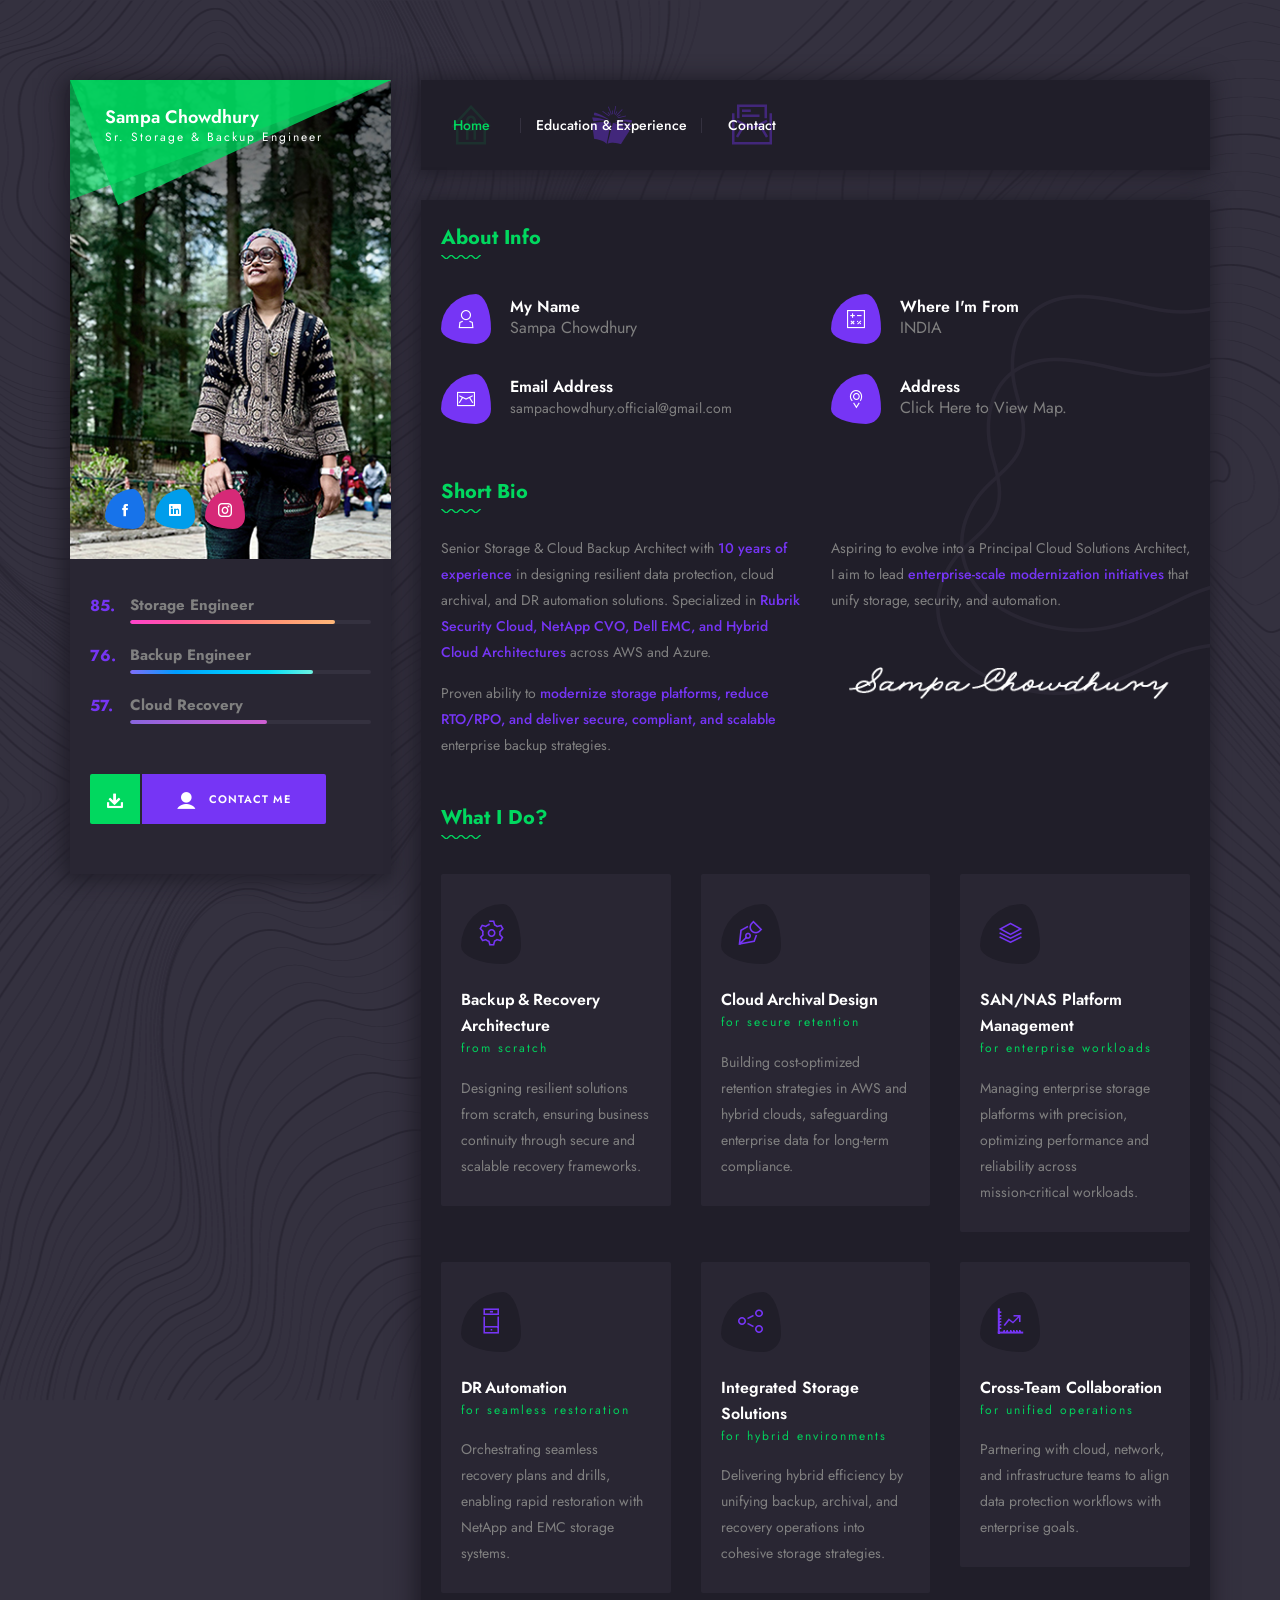
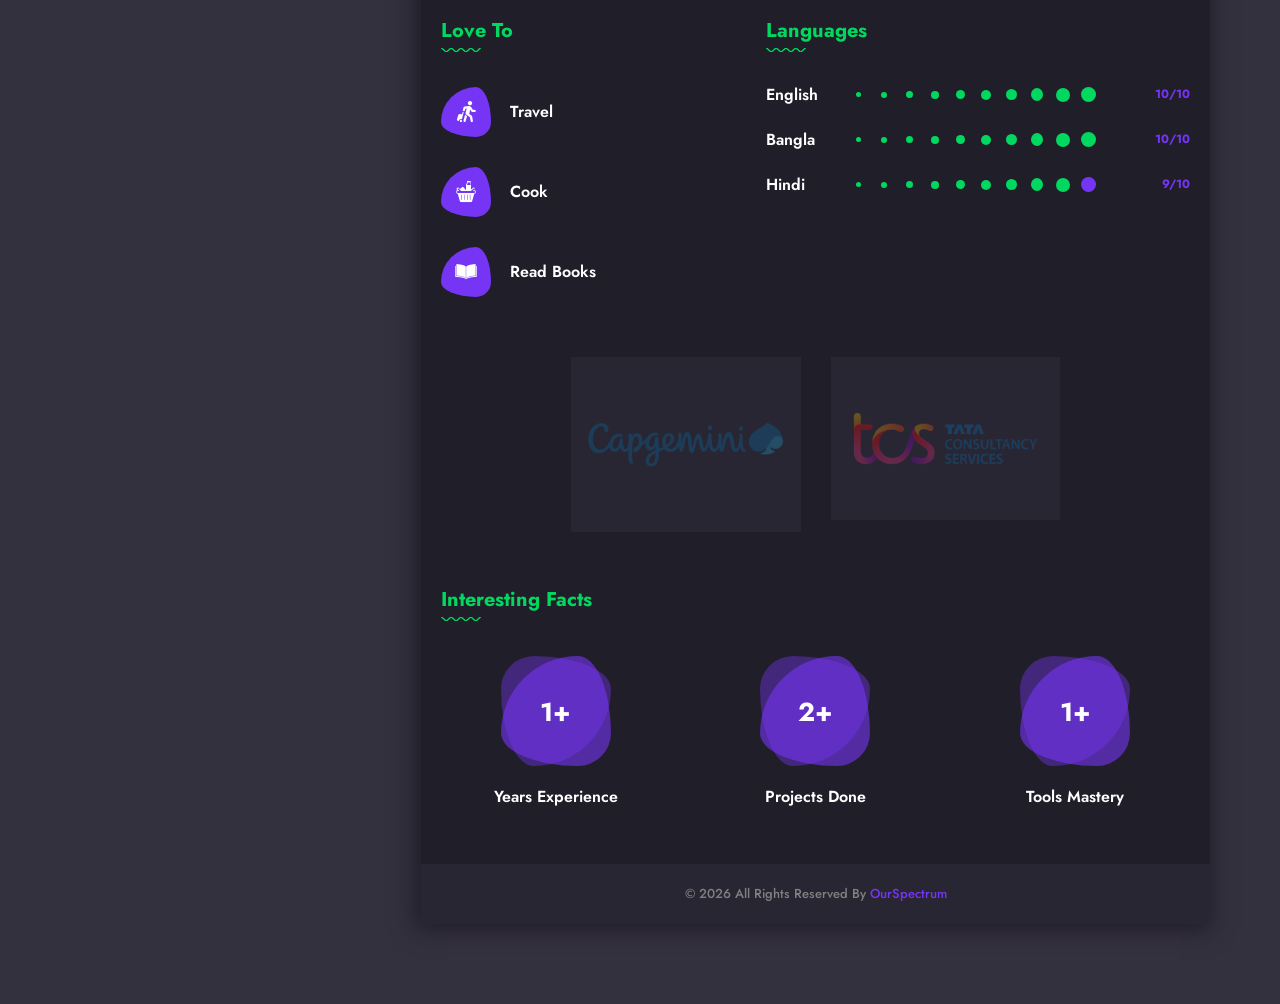
==== commit 23ce12bf: "Replacing files" ====
--- a/index.html
+++ b/index.html
@@ -137,7 +137,9 @@
                                                     <div class="icon_box_01">
                                                         <i class="icon icon-Mail"></i>
                                                         <h3>Email Address</h3>
-                                                        <p>sampachowdhury.official@gmail.com</p>
+                                                        <p class="email-text">
+															<a href="mailto:sampachowdhury.official@gmail.com">sampachowdhury.official@gmail.com</a>
+														</p>
                                                     </div>
                                                 </div>
                                                 <div class="col-lg-6">
